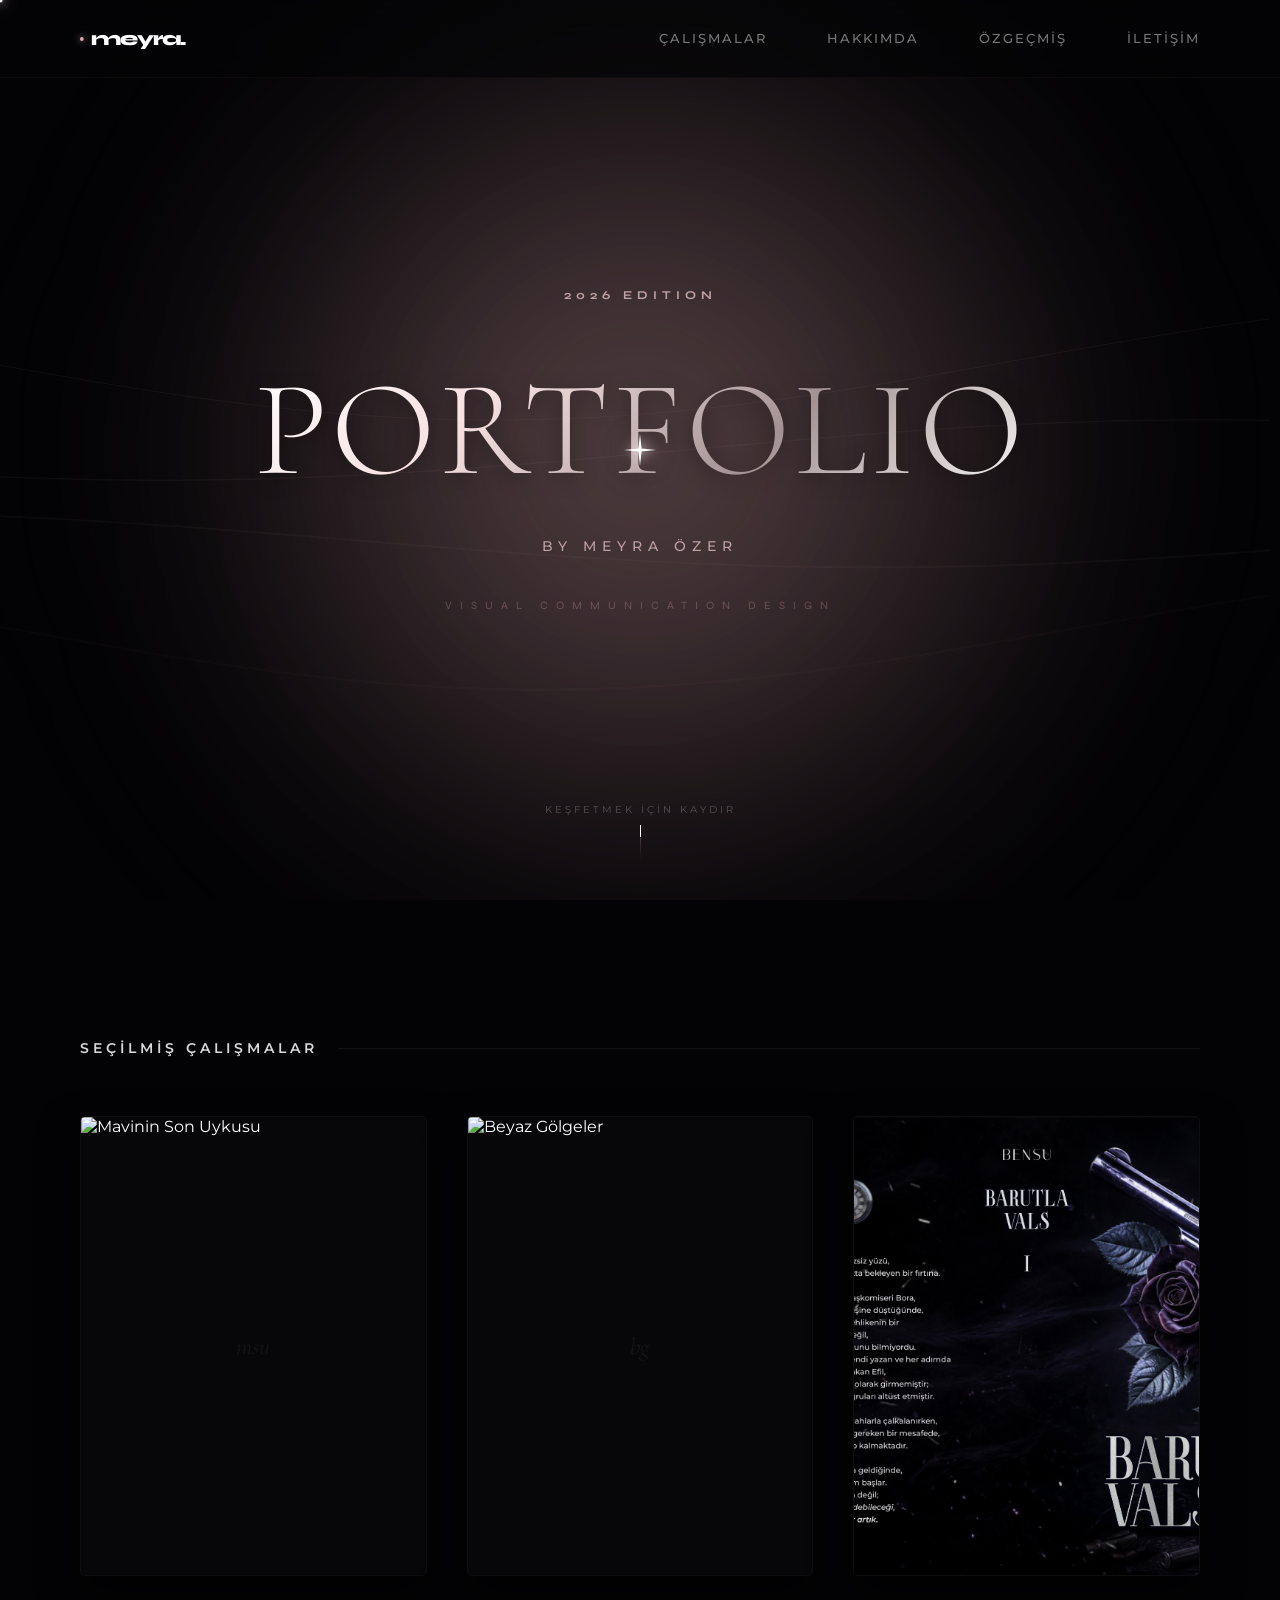
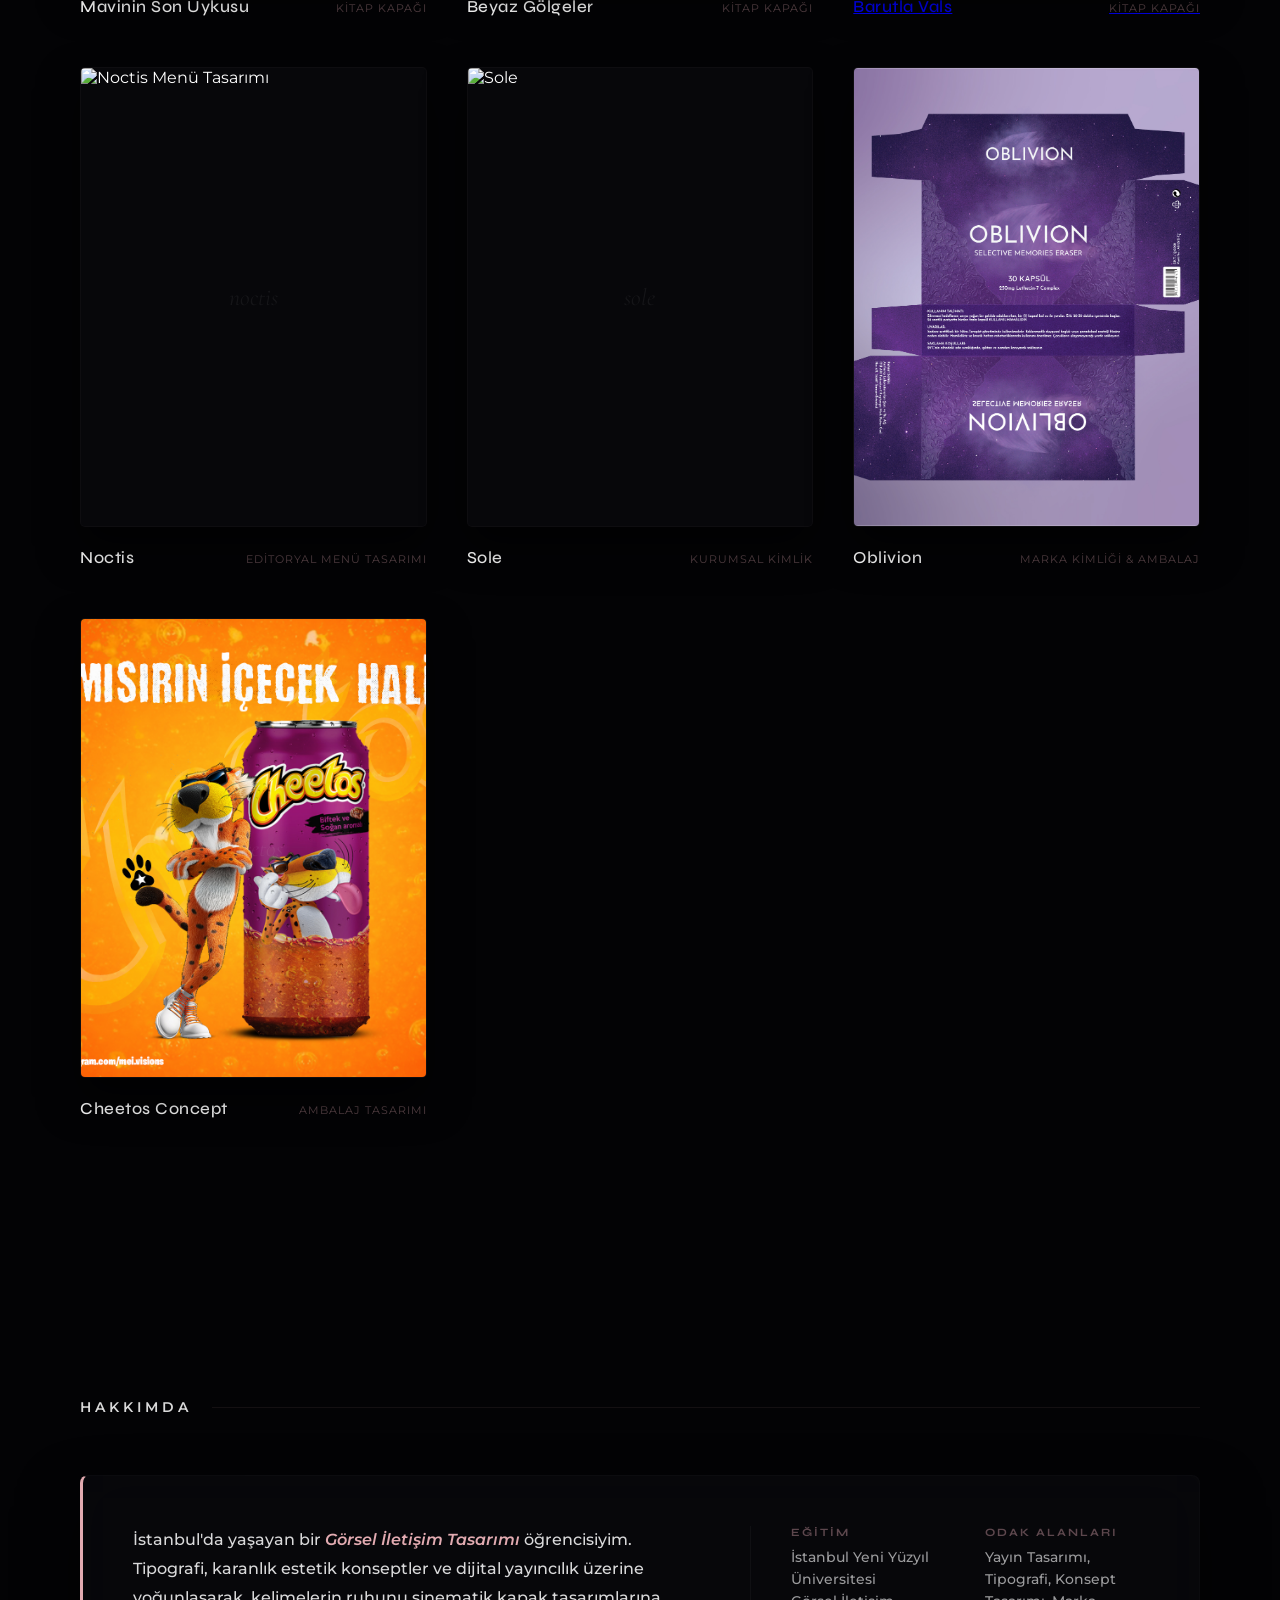
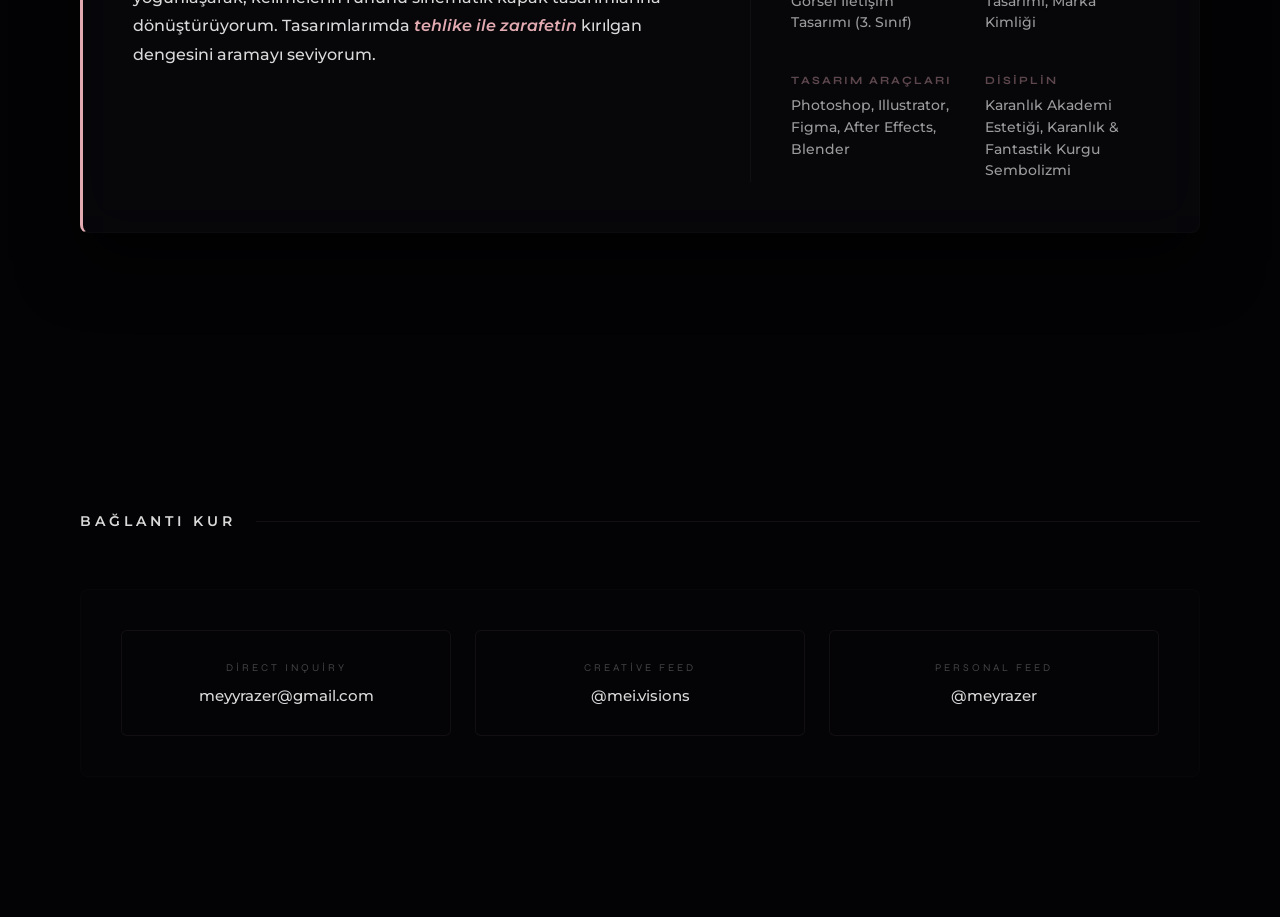
==== index.html @ 5d256e9f "Add files via upload" ====
<!DOCTYPE html>
<html lang="tr">
<head>
    <meta charset="UTF-8">
    <meta name="viewport" content="width=device-width, initial-scale=1.0">
    <title>Meyra Özer | Portfolio ©2026</title>
    
    <link rel="preconnect" href="https://fonts.googleapis.com">
    <link rel="preconnect" href="https://fonts.gstatic.com" crossorigin>
    <link href="https://fonts.googleapis.com/css2?family=Cormorant+Garamond:ital,wght@0,300;0,400;1,300&family=Syne:wght@400;500;700;800&family=Montserrat:wght@300;400;500;600;700&display=swap" rel="stylesheet">
    
    <style>
        * { margin: 0; padding: 0; box-sizing: border-box; user-select: none; }
        html { scroll-behavior: smooth; }
        body { background-color: #030305; color: #fff; font-family: 'Montserrat', sans-serif; overflow-x: hidden; }

        /* PARIL PARIL PARLAYAN BEYAZ ÇEKİRDEK KURSÖR */
        .custom-cursor { 
            width: 5px; height: 5px; background: #fff; border-radius: 50%; 
            position: fixed; transform: translate(-50%, -50%); pointer-events: none; 
            z-index: 9999; box-shadow: 0 0 10px #fff, 0 0 20px #e2abb1; transition: width 0.2s, height 0.2s; 
        }
        .cursor-follower { 
            width: 32px; height: 32px; position: fixed; transform: translate(-50%, -50%); 
            pointer-events: none; z-index: 9998; color: #ffffff; 
            filter: drop-shadow(0 0 6px rgba(255, 255, 255, 0.9)) drop-shadow(0 0 12px rgba(226, 171, 177, 0.5)); 
            animation: starPulse 2.5s ease-in-out infinite alternate; transition: width 0.3s, height 0.3s; 
        }
        .cursor-follower svg { width: 100%; height: 100%; }
        @keyframes starPulse { 0% { opacity: 0.4; transform: translate(-50%, -50%) scale(0.9) rotate(0deg); } 100% { opacity: 0.95; transform: translate(-50%, -50%) scale(1.15) rotate(10deg); } }

        body.clicked .custom-cursor { width: 10px; height: 10px; }
        body.clicked .cursor-follower { width: 44px; height: 44px; }
        body.hovering .cursor-follower { width: 44px; height: 44px; color: #e2abb1; }

        /* TOZ PEMBE & SİYAH COSMIC NEBULA */
        .interactive-bg { position: fixed; top: 0; left: 0; width: 100vw; height: 100vh; z-index: -2; overflow: hidden; background: #030305; pointer-events: none; }
        .nebula-1 { position: absolute; width: 900px; height: 900px; background: radial-gradient(circle, rgba(226, 171, 177, 0.35) 0%, transparent 75%); border-radius: 50%; filter: blur(110px); pointer-events: none; transform: translate(-50%, -50%); left: 50%; top: 50%; transition: left 0.5s cubic-bezier(0.1, 0.8, 0.25, 1), top 0.5s cubic-bezier(0.1, 0.8, 0.25, 1); }
        .nebula-2 { position: absolute; width: 1050px; height: 1000px; background: radial-gradient(circle, rgba(186, 141, 148, 0.15) 0%, transparent 75%); border-radius: 50%; filter: blur(130px); pointer-events: none; transform: translate(-50%, -50%); left: 50%; top: 50%; transition: left 0.7s cubic-bezier(0.1, 0.8, 0.25, 1), top 0.7s cubic-bezier(0.1, 0.8, 0.25, 1); }

        /* SIVI İPEK GİBİ AKAN GENERATİVE DALGA CANVAS'I */
        #waveCanvas { position: fixed; top: 0; left: 0; width: 100vw; height: 100vh; pointer-events: none; z-index: -1; opacity: 0.8; }

        /* ÖZGEÇMİŞ İLE BİREBİR EŞİTLENEN CAM EFEKTLİ NAVBAR */
        .navbar { 
            position: fixed; top: 0; left: 0; width: 100%; padding: 26px 80px; 
            display: flex; justify-content: space-between; align-items: center; z-index: 1000; 
            background: rgba(4, 4, 6, 0.75); border-bottom: 1px solid rgba(226, 171, 177, 0.04); 
            backdrop-filter: blur(20px); -webkit-backdrop-filter: blur(20px); 
        }
        .logo { font-family: 'Syne', sans-serif; font-weight: 800; font-size: 1.25rem; letter-spacing: -1.2px; color: #fff; text-decoration: none; display: flex; align-items: center; gap: 8px; transform: scaleX(0.92); transform-origin: left; }
        .logo::before { content: ''; width: 4px; height: 4px; background: #e2abb1; border-radius: 50%; box-shadow: 0 0 8px #e2abb1; }
        .nav-links { display: flex; gap: 60px; }
        .nav-item { font-family: 'Montserrat', sans-serif; font-weight: 500; font-size: 0.8rem; letter-spacing: 2px; text-transform: uppercase; color: rgba(255, 255, 255, 0.45); text-decoration: none; position: relative; padding: 5px 0; transition: color 0.3s ease; }
        .nav-item::after { content: ''; position: absolute; bottom: 0; left: 0; width: 100%; height: 1px; background: #e2abb1; transform: scaleX(0); transform-origin: right; transition: transform 0.4s cubic-bezier(0.7, 0, 0.3, 1); }
        .nav-item:hover { color: #fff; }
        .nav-item:hover::after { transform: scaleX(1); transform-origin: left; }

        /* HERO SECTİON */
        .hero-section { width: 100%; height: 100vh; display: flex; flex-direction: column; justify-content: center; align-items: center; text-align: center; position: relative; }
        .hero-meta-badge { font-family: 'Syne', sans-serif; font-size: 0.75rem; letter-spacing: 5px; color: #bfa0a4; margin-bottom: 40px; font-weight: 700; }
        
        .hero-title-main { 
            font-family: 'Marketing Disparities Demo', 'Cormorant Garamond', serif; font-weight: 300; font-size: 8.5rem; letter-spacing: 4px; display: block; padding: 0.15em 0 !important; line-height: 1.0 !important; 
            background: linear-gradient(135deg, #ffffff 0%, #f7e1e3 30%, #a39294 65%, #ffffff 100%) !important; -webkit-background-clip: text !important; -webkit-text-fill-color: transparent !important; background-clip: text !important; filter: drop-shadow(0 4px 10px rgba(0,0,0,0.4)); 
        }
        
        /* REVIZYON: Renk bfa0a4 olarak eşitlendi */
        .hero-title-sub { 
            font-family: 'Montserrat', sans-serif !important; font-weight: 500 !important; font-size: 0.85rem !important; letter-spacing: 6px !important; text-transform: uppercase !important; 
            color: #bfa0a4 !important; margin-top: 20px !important; display: block; 
        }
        
        .vcd-tag { font-family: 'Syne', sans-serif; font-size: 0.7rem; letter-spacing: 8px; color: rgba(226, 171, 177, 0.3); margin-top: 45px; }
        .scroll-indicator { position: absolute; bottom: 40px; display: flex; flex-direction: column; align-items: center; gap: 10px; font-size: 0.6rem; letter-spacing: 3px; text-transform: uppercase; color: rgba(255, 255, 255, 0.25); text-decoration: none; }
        .scroll-line { width: 1px; height: 35px; background: linear-gradient(to bottom, rgba(226, 171, 177, 0.4), transparent); position: relative; overflow: hidden; }
        .scroll-line::after { content: ''; position: absolute; top: 0; left: 0; width: 100%; height: 12px; background: #fff; animation: sDrop 2s infinite; }
        @keyframes sDrop { 0% { top: -12px; } 100% { top: 35px; } }

        /* AİT OLDUĞU YERE GERİ DÖNEN ÇALIŞMALAR (GRID) */
        .section-container { max-width: 1500px; margin: 0 auto; padding: 140px 80px; }
        .section-header-title { font-family: 'Montserrat', sans-serif; font-size: 0.85rem; font-weight: 600; letter-spacing: 4px; text-transform: uppercase; color: rgba(255, 255, 255, 0.85); margin-bottom: 60px; display: flex; align-items: center; gap: 20px; }
        .section-header-title::after { content: ''; flex: 1; height: 1px; background: rgba(226, 171, 177, 0.08); }

        .works-showcase-grid { display: grid; grid-template-columns: repeat(3, 1fr); gap: 50px 40px; }
        .work-card { text-decoration: none; color: #fff; display: flex; flex-direction: column; }
        .work-img-frame { width: 100%; height: 460px; background: #07070a; border: 1px solid rgba(226, 171, 177, 0.03); border-radius: 5px; overflow: hidden; position: relative; box-shadow: 0 20px 40px rgba(0,0,0,0.6); transition: border-color 0.4s; }
        .work-img-frame img { width: 100%; height: 100%; object-fit: cover; object-position: center top; transition: transform 0.6s cubic-bezier(0.2, 1, 0.2, 1); }
        .work-img-fallback-text { position: absolute; top: 50%; left: 50%; transform: translate(-50%, -50%); font-family: 'Cormorant Garamond', serif; font-style: italic; font-size: 1.5rem; color: rgba(255,255,255,0.06); z-index: 1; pointer-events: none; }
        .work-card:hover .work-img-frame { border-color: rgba(226, 171, 177, 0.25); }
        .work-card:hover .work-img-frame img { transform: scale(1.03); }
        .work-info-meta { margin-top: 20px; display: flex; justify-content: space-between; align-items: baseline; }
        .work-name { font-family: 'Syne', sans-serif; font-size: 1.05rem; font-weight: 500; letter-spacing: 0.5px; }
        .work-type { font-family: 'Montserrat', sans-serif; font-size: 0.7rem; color: rgba(226, 171, 177, 0.4); letter-spacing: 1px; text-transform: uppercase; }

        /* HAKKIMDA ALANI */
        .editorial-about-card { background: rgba(10, 10, 14, 0.65); border: 1px solid rgba(255, 255, 255, 0.02); border-left: 3px solid #e2abb1; border-radius: 8px; padding: 50px; backdrop-filter: blur(25px); -webkit-backdrop-filter: blur(25px); box-shadow: 0 30px 60px rgba(0, 0, 0, 0.6); display: flex; gap: 80px; align-items: flex-start; transition: border-color 0.4s; }
        .editorial-about-card:hover { border-color: rgba(226, 171, 177, 0.15); }
        .about-text-side { flex: 1.8; font-family: 'Montserrat', sans-serif; font-size: 1.0rem; line-height: 1.8; font-weight: 500; color: rgba(255, 255, 255, 0.85); }
        .about-text-side span { color: #e2abb1; font-style: italic; font-weight: 600; }
        .about-info-grid { flex: 1.2; display: grid; grid-template-columns: 1fr 1fr; gap: 40px 30px; border-left: 1px solid rgba(255, 255, 255, 0.04); padding-left: 40px; }
        .info-block-item h4 { font-family: 'Syne', sans-serif; font-size: 0.7rem; letter-spacing: 2px; text-transform: uppercase; color: rgba(226, 171, 177, 0.4); margin-bottom: 8px; }
        .info-block-item p { font-family: 'Montserrat', sans-serif; font-size: 0.85rem; font-weight: 500; color: rgba(255, 255, 255, 0.6); line-height: 1.6; }

        /* İLETİŞİM ALANI */
        .puzzle-contact-card { background: rgba(10, 10, 14, 0.35); border: 1px solid rgba(255, 255, 255, 0.01); border-radius: 8px; padding: 40px; }
        .contact-puzzle-grid { display: grid; grid-template-columns: repeat(3, 1fr); gap: 24px; }
        .puzzle-item { display: flex; flex-direction: column; align-items: center; text-align: center; padding: 30px 20px; border-radius: 6px; background: rgba(255, 255, 255, 0.005); border: 1px solid rgba(226, 171, 177, 0.06); transition: background 0.3s, border-color 0.3s, transform 0.3s, box-shadow 0.3s; }
        .puzzle-item:hover { background: rgba(226, 171, 177, 0.01); border-color: rgba(226, 171, 177, 0.4); box-shadow: 0 0 15px rgba(226, 171, 177, 0.05); transform: translateY(-2px); }
        .puzzle-label { font-family: 'Syne', sans-serif; font-size: 0.65rem; letter-spacing: 3px; text-transform: uppercase; color: rgba(255, 255, 255, 0.25); margin-bottom: 12px; }
        .puzzle-link { font-family: 'Montserrat', sans-serif; font-size: 0.95rem; font-weight: 500; color: rgba(255, 255, 255, 0.85); text-decoration: none; transition: color 0.3s; }
        .puzzle-item:hover .puzzle-link { color: #fff; }

        /* RESPONSIVE */
        @media (max-width: 1200px) {
            .works-showcase-grid { grid-template-columns: repeat(2, 1fr); }
            .contact-puzzle-grid { grid-template-columns: 1fr; gap: 15px; }
            .editorial-about-card { flex-direction: column; gap: 40px; }
            .about-info-grid { grid-template-columns: 1fr; border-left: none; padding-left: 0; border-top: 1px solid rgba(255,255,255,0.04); padding-top: 30px; width: 100%; }
        }
        @media (max-width: 992px) {
            .navbar { padding: 30px 40px; }
            .hero-title-main { font-size: 4.5rem; }
            .works-showcase-grid { grid-template-columns: 1fr; gap: 45px; }
            .custom-cursor { display: none; }
        }
    </style>
</head>
<body>

    <div class="custom-cursor" id="cursor"></div>
    <div class="cursor-follower" id="follower">
        <svg viewBox="0 0 24 24" fill="none" xmlns="http://www.w3.org/2000/svg">
            <path d="M12 0 L13.2 10.8 L24 12 L13.2 13.2 L12 24 L10.8 13.2 L0 12 L10.8 10.8 Z" fill="currentColor"/>
        </svg>
    </div>

    <div class="interactive-bg">
        <div class="nebula-1" id="nebulaCyan"></div>
        <div class="nebula-2" id="nebulaMagenta"></div>
    </div>

    <canvas id="waveCanvas"></canvas>

    <header class="navbar">
        <a href="#" class="logo interactive">meyra.</a>
        <nav class="nav-links">
            <a href="#calismalar" class="nav-item interactive">ÇALIŞMALAR</a>
            <a href="#hakkimda" class="nav-item interactive">HAKKIMDA</a>
            <a href="ozgecmis.html" class="nav-item interactive">ÖZGEÇMİŞ</a>
            <a href="#iletisim" class="nav-item interactive">İLETİŞİM</a>
        </nav>
    </header>

    <section class="hero-section">
        <div class="hero-meta-badge">2026 EDITION</div>
        <h1 class="hero-title-main">PORTFOLIO</h1>
        <h2 class="hero-title-sub">by meyra özer</h2>
        <p class="vcd-tag">VISUAL COMMUNICATION DESIGN</p>

        <a href="#calismalar" class="scroll-indicator interactive">
            <span>Keşfetmek İçin Kaydır</span>
            <div class="scroll-line"></div>
        </a>
    </section>

    <section class="section-container" id="calismalar">
        <h3 class="section-header-title">Seçilmiş Çalışmalar</h3>
        <div class="works-showcase-grid">
            
            <a href="msu.html" class="work-card interactive">
                <div class="work-img-frame">
                    <span class="work-img-fallback-text">msu</span>
                    <img src="msu/msu-01.jpg" alt="Mavinin Son Uykusu">
                </div>
                <div class="work-info-meta">
                    <span class="work-name">Mavinin Son Uykusu</span>
                    <span class="work-type">Kitap Kapağı</span>
                </div>
            </a>

            <a href="beyaz-golgeler.html" class="work-card interactive">
                <div class="work-img-frame">
                    <span class="work-img-fallback-text">bg</span>
                    <img src="beyaz-golgeler/bg-01.jpg" alt="Beyaz Gölgeler">
                </div>
                <div class="work-info-meta">
                    <span class="work-name">Beyaz Gölgeler</span>
                    <span class="work-type">Kitap Kapağı</span>
                </div>
            </a>

            <a href="barutla-vals-serisi.html">
                <div class="work-img-frame">
                    <span class="work-img-fallback-text">bv</span>
                    <img src="barutla-vals/bv-01.jpg" alt="Barutla Vals">
                </div>
                <div class="work-info-meta">
                    <span class="work-name">Barutla Vals</span>
                    <span class="work-type">Kitap Kapağı</span>
                </div>
            </a>

             <a href="noctis.html" class="work-card interactive">
    <div class="work-img-frame">
        <span class="work-img-fallback-text">noctis</span>
        <img src="noctis/noctis01.png" alt="Noctis Menü Tasarımı">
    </div>
    <div class="work-info-meta">
        <span class="work-name">Noctis</span>
        <span class="work-type">Editoryal Menü Tasarımı</span>
    </div>
</a>

 <a href="sole.html" class="work-card interactive">
                <div class="work-img-frame">
                    <span class="work-img-fallback-text">sole</span>
                    <img src="sole/sole-01.jpg" alt="Sole">
                </div>
                <div class="work-info-meta">
                    <span class="work-name">Sole</span>
                    <span class="work-type">Kurumsal Kimlik</span>
                </div>
            </a>

            <a href="oblivion.html" class="work-card interactive">
                <div class="work-img-frame">
                    <span class="work-img-fallback-text">oblivion</span>
                    <img src="oblivion/oblivion-01.jpg" alt="Oblivion">
                </div>
                <div class="work-info-meta">
                    <span class="work-name">Oblivion</span>
                    <span class="work-type">Marka Kimliği & Ambalaj</span>
                </div>
            </a>

            <a href="cheetos.html" class="work-card interactive">
                <div class="work-img-frame">
                    <span class="work-img-fallback-text">cheetos</span>
                    <img src="cheetos/cheetos-01.jpg" alt="Cheetos">
                </div>
                <div class="work-info-meta">
                    <span class="work-name">Cheetos Concept</span>
                    <span class="work-type">Ambalaj Tasarımı</span>
                </div>
            </a>
           

        </div>
    </section>

    <section class="section-container" id="hakkimda">
        <h3 class="section-header-title">Hakkımda</h3>
        <div class="editorial-about-card">
            <div class="about-text-side">
                İstanbul'da yaşayan bir <span>Görsel İletişim Tasarımı</span> öğrencisiyim. Tipografi, karanlık estetik konseptler ve dijital yayıncılık üzerine yoğunlaşarak, kelimelerin ruhunu sinematik kapak tasarımlarına dönüştürüyorum. Tasarımlarımda <span>tehlike ile zarafetin</span> kırılgan dengesini aramayı seviyorum.
            </div>
            <div class="about-info-grid">
                <div class="info-block-item">
                    <h4>Eğitim</h4>
                    <p>İstanbul Yeni Yüzyıl Üniversitesi<br>Görsel İletişim Tasarımı (3. Sınıf)</p>
                </div>
                <div class="info-block-item">
                    <h4>Odak Alanları</h4>
                    <p>Yayın Tasarımı, Tipografi, Konsept Tasarımı, Marka Kimliği</p>
                </div>
                <div class="info-block-item">
                    <h4>Tasarım Araçları</h4>
                    <p>Photoshop, Illustrator, Figma, After Effects, Blender</p>
                </div>
                <div class="info-block-item">
                    <h4>Disiplin</h4>
                    <p>Karanlık Akademi Estetiği, Karanlık & Fantastik Kurgu Sembolizmi</p>
                </div>
            </div>
        </div>
    </section>

    <section class="section-container" id="iletisim">
        <h3 class="section-header-title">Bağlantı Kur</h3>
        <div class="puzzle-contact-card">
            <div class="contact-puzzle-grid">
                
                <div class="puzzle-item">
                    <span class="puzzle-label">Direct Inquiry</span>
                    <a href="mailto:meyyrazer@gmail.com" class="puzzle-link interactive">meyyrazer@gmail.com</a>
                </div>

                <div class="puzzle-item">
                    <span class="puzzle-label">Creative Feed</span>
                    <a href="https://instagram.com/mei.visions" target="_blank" class="puzzle-link interactive">@mei.visions</a>
                </div>

                <div class="puzzle-item">
                    <span class="puzzle-label">Personal Feed</span>
                    <a href="https://instagram.com/meyrazer" target="_blank" class="puzzle-link interactive">@meyrazer</a>
                </div>

            </div>
        </div>
    </section>

    <script>
        const cursor = document.getElementById('cursor');
        const follower = document.getElementById('follower');
        const nCyan = document.getElementById('nebulaCyan');
        const nMagenta = document.getElementById('nebulaMagenta');
        const canvas = document.getElementById('waveCanvas');
        const ctx = canvas.getContext('2d');
        const body = document.body;

        let mouseX = window.innerWidth / 2;
        let mouseY = window.innerHeight / 2;
        let fX = mouseX;
        let fY = mouseY;

        // CANVAS BOYUTLANDIRMA SİSTEMİ
        function resizeCanvas() {
            canvas.width = window.innerWidth;
            canvas.height = window.innerHeight;
        }
        window.addEventListener('resize', resizeCanvas);
        resizeCanvas();

        let tick = 0;
        function drawSilkWaves() {
            ctx.clearRect(0, 0, canvas.width, canvas.height);
            
            for (let i = 0; i < 4; i++) {
                ctx.beginPath();
                ctx.lineWidth = 1 + i * 0.5;
                ctx.strokeStyle = `rgba(226, 171, 177, ${0.08 - i * 0.015})`;
                
                let baseHeight = canvas.height * (0.4 + i * 0.1);
                
                for (let x = 0; x < canvas.width; x += 10) {
                    let mouseInfluence = (mouseY - canvas.height / 2) * 0.15 * Math.sin(x * 0.002);
                    let y = baseHeight + 
                            Math.sin(x * 0.003 + tick + i) * 60 * Math.cos(tick * 0.5 + i) + 
                            mouseInfluence;
                            
                    if (x === 0) ctx.moveTo(x, y);
                    else ctx.lineTo(x, y);
                }
                ctx.stroke();
            }
            
            tick += 0.003;
            requestAnimationFrame(drawSilkWaves);
        }
        drawSilkWaves();

        // MOUSE TAKİP VE PARALLAX NEBULA ETKİSİ
        document.addEventListener('mousemove', (e) => {
            mouseX = e.clientX;
            mouseY = e.clientY;
            
            cursor.style.left = mouseX + 'px';
            cursor.style.top = mouseY + 'px';

            const moveX = (mouseX - window.innerWidth / 2);
            const moveY = (mouseY - window.innerHeight / 2);
            
            nCyan.style.left = `calc(50% + ${moveX * 0.35}px)`;
            nCyan.style.top = `calc(50% + ${moveY * 0.35}px)`;

            nMagenta.style.left = `calc(50% + ${moveX * -0.25}px)`;
            nMagenta.style.top = `calc(50% + ${moveY * -0.25}px)`;
        });

        function updateFollower() {
            fX += (mouseX - fX) * 0.12; 
            fY += (mouseY - fY) * 0.12;
            follower.style.left = fX + 'px';
            follower.style.top = fY + 'px';
            requestAnimationFrame(updateFollower);
        }
        updateFollower();

        const interactives = document.querySelectorAll('.interactive');
        interactives.forEach(item => {
            item.addEventListener('mouseenter', () => body.classList.add('hovering'));
            item.addEventListener('mouseleave', () => body.classList.remove('hovering'));
        });

        document.addEventListener('click', () => {
            body.classList.add('clicked');
            setTimeout(() => {
                body.classList.remove('clicked');
            }, 300);
        });
    </script>
</body>
</html>
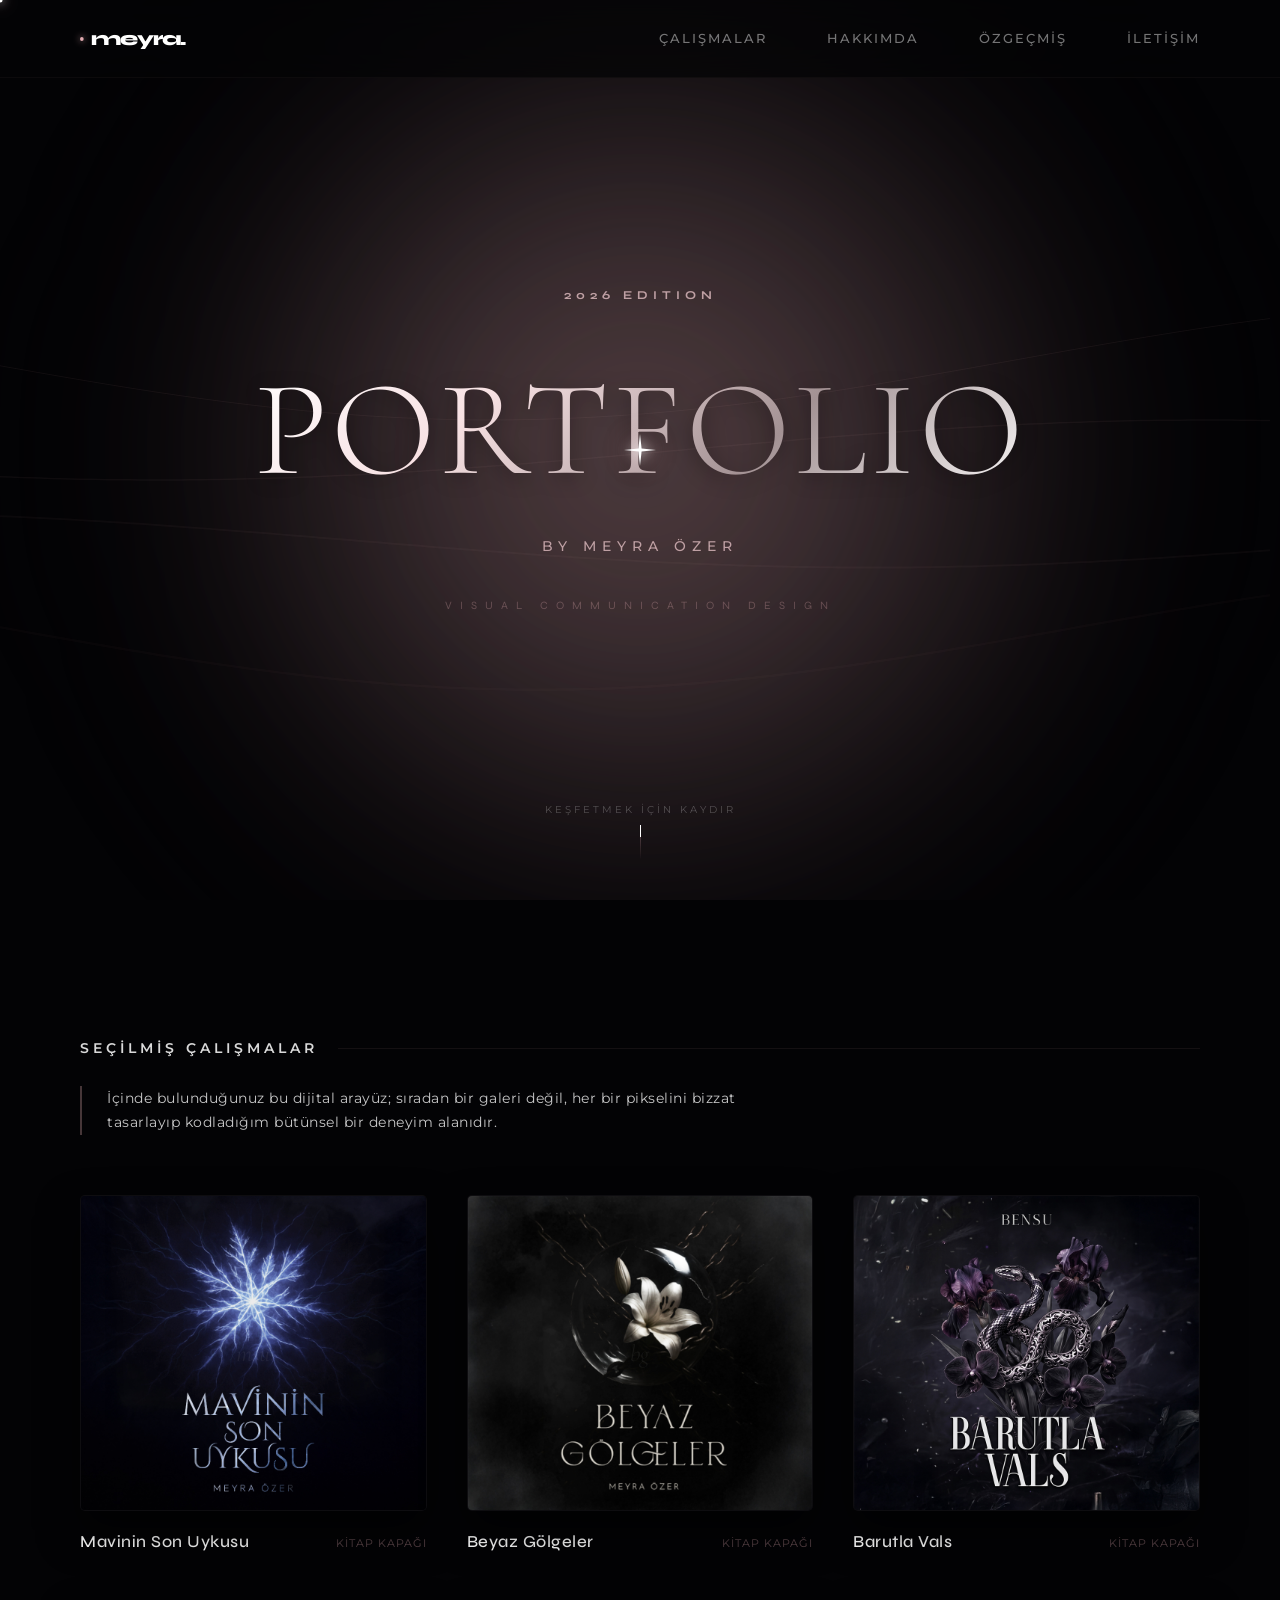
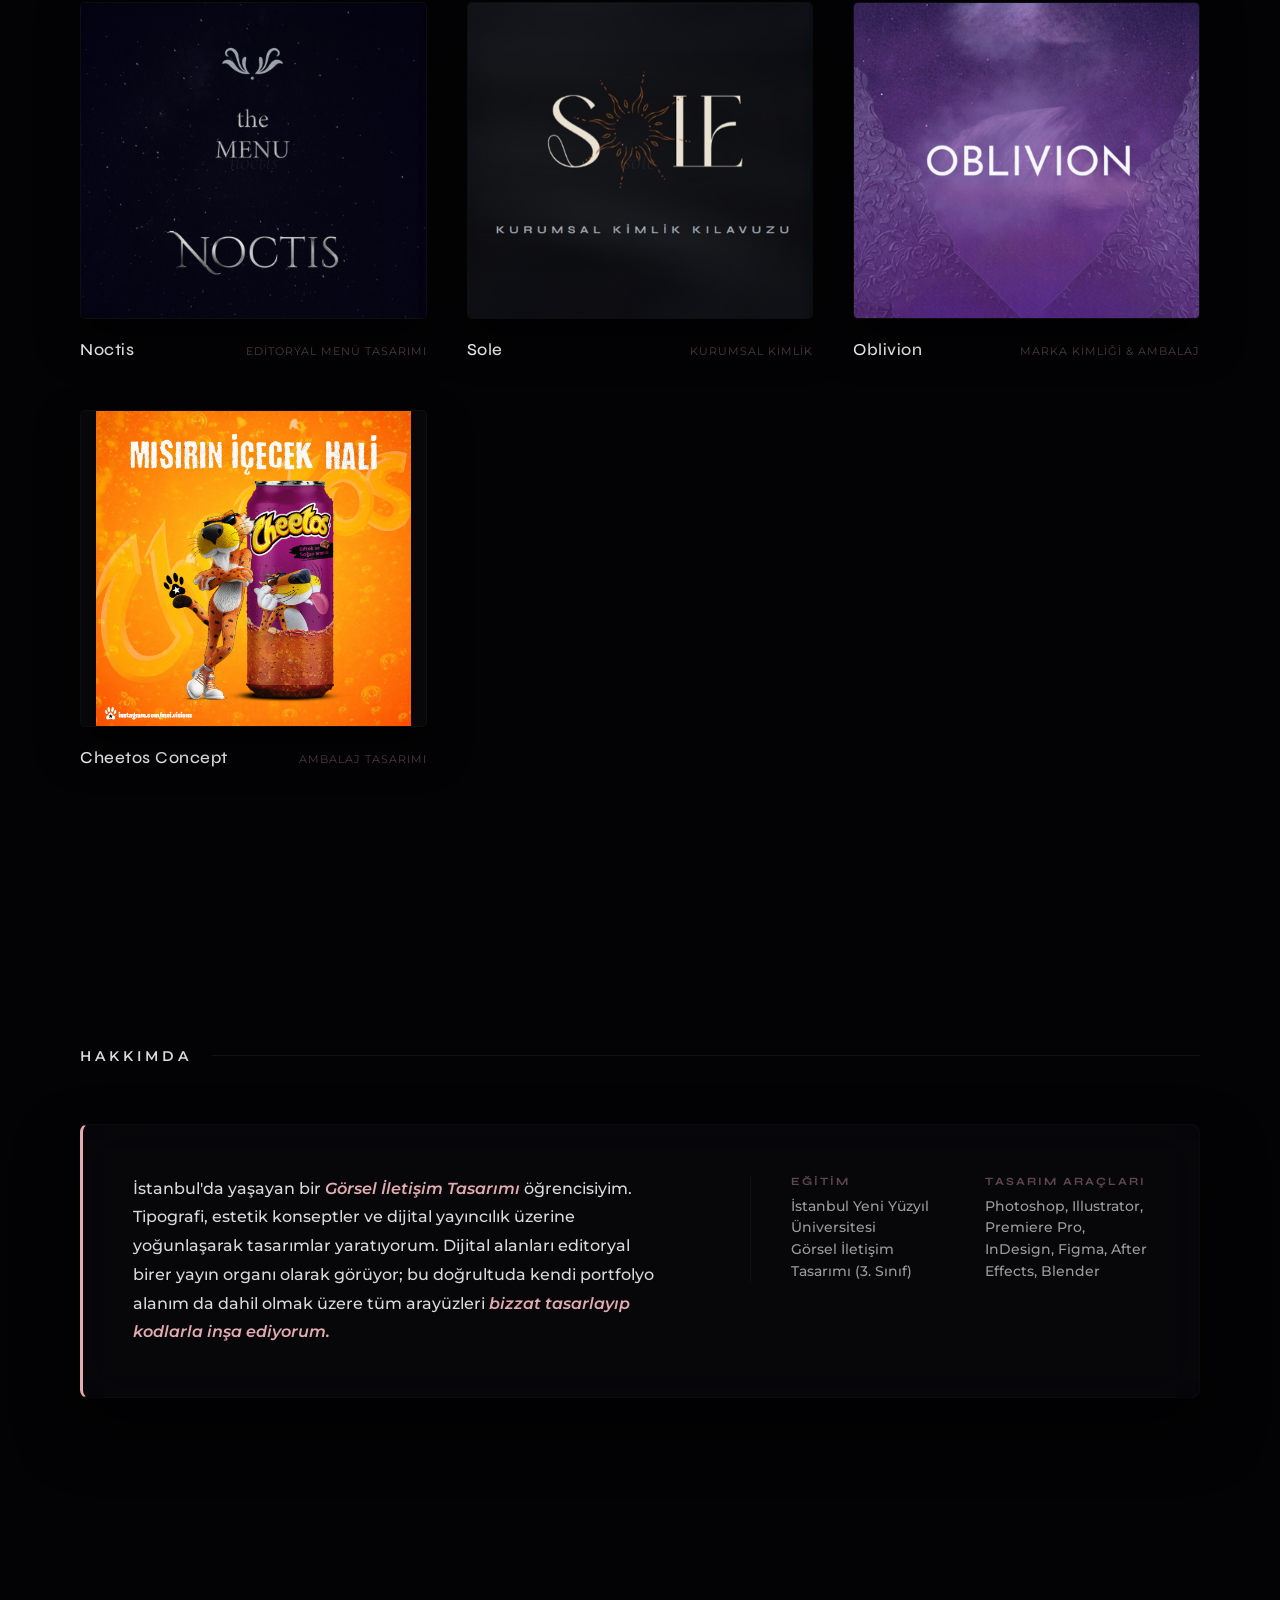
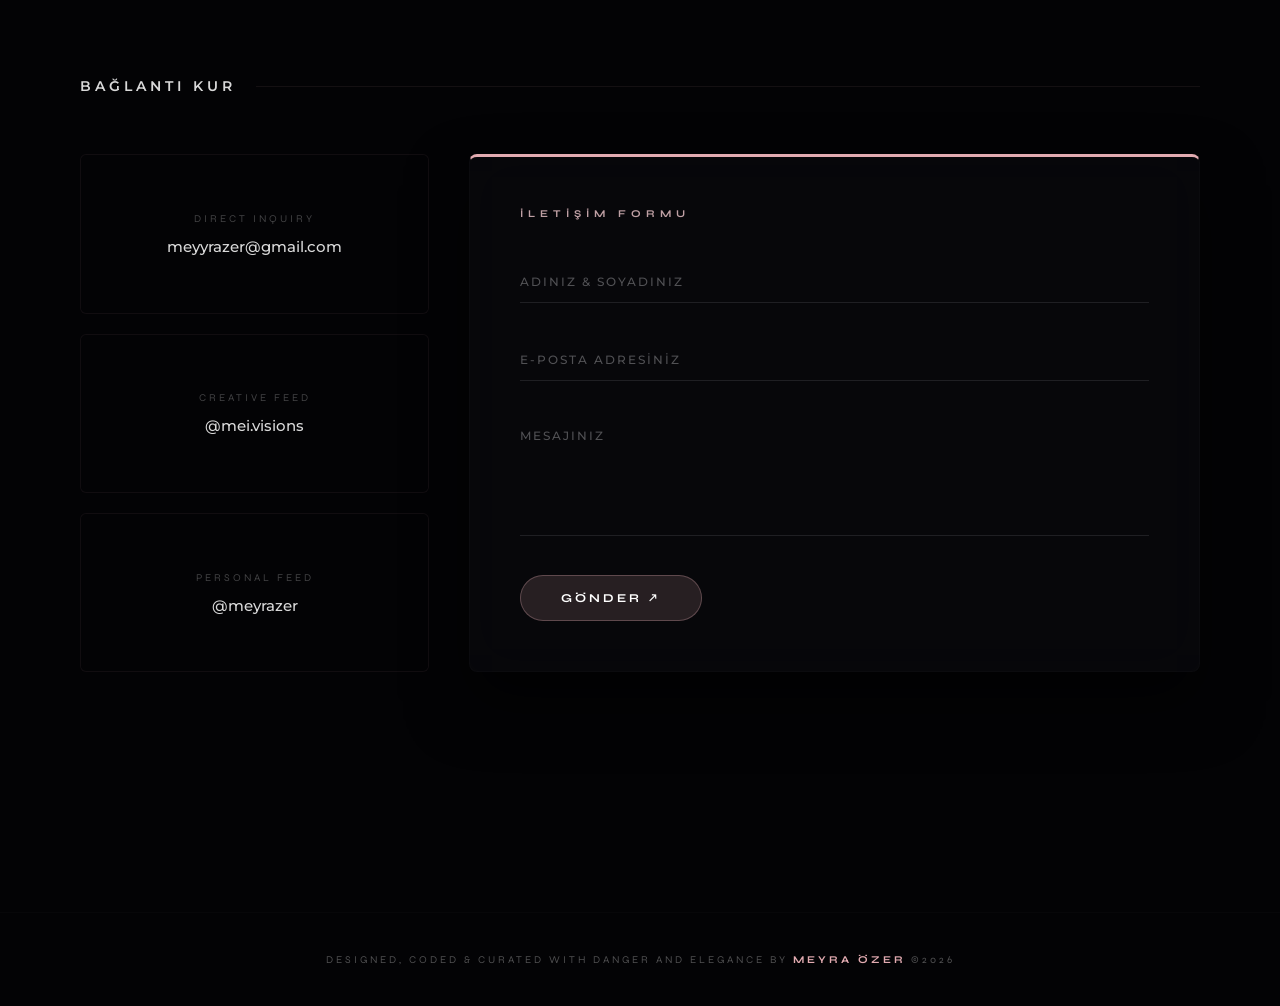
==== commit aaf9c4ba: "Add files via upload" ====
--- a/index.html
+++ b/index.html
@@ -1,5 +1,10 @@
 <!DOCTYPE html>
 <html lang="tr">
+<!-- 
+    Designed, Coded and Curated by Meyra Özer.
+    Visual Communication Design ©2026
+    "Seeking the fragile balance between danger and elegance."
+-->
 <head>
     <meta charset="UTF-8">
     <meta name="viewport" content="width=device-width, initial-scale=1.0">
@@ -14,7 +19,7 @@
         html { scroll-behavior: smooth; }
         body { background-color: #030305; color: #fff; font-family: 'Montserrat', sans-serif; overflow-x: hidden; }
 
-        /* PARIL PARIL PARLAYAN BEYAZ ÇEKİRDEK KURSÖR */
+        /* PARIL PARLAYAN BEYAZ ÇEKİRDEK KURSÖR */
         .custom-cursor { 
             width: 5px; height: 5px; background: #fff; border-radius: 50%; 
             position: fixed; transform: translate(-50%, -50%); pointer-events: none; 
@@ -56,7 +61,7 @@
         .nav-item:hover { color: #fff; }
         .nav-item:hover::after { transform: scaleX(1); transform-origin: left; }
 
-        /* HERO SECTİON */
+        /* HERO SECTION */
         .hero-section { width: 100%; height: 100vh; display: flex; flex-direction: column; justify-content: center; align-items: center; text-align: center; position: relative; }
         .hero-meta-badge { font-family: 'Syne', sans-serif; font-size: 0.75rem; letter-spacing: 5px; color: #bfa0a4; margin-bottom: 40px; font-weight: 700; }
         
@@ -65,7 +70,6 @@
             background: linear-gradient(135deg, #ffffff 0%, #f7e1e3 30%, #a39294 65%, #ffffff 100%) !important; -webkit-background-clip: text !important; -webkit-text-fill-color: transparent !important; background-clip: text !important; filter: drop-shadow(0 4px 10px rgba(0,0,0,0.4)); 
         }
         
-        /* REVIZYON: Renk bfa0a4 olarak eşitlendi */
         .hero-title-sub { 
             font-family: 'Montserrat', sans-serif !important; font-weight: 500 !important; font-size: 0.85rem !important; letter-spacing: 6px !important; text-transform: uppercase !important; 
             color: #bfa0a4 !important; margin-top: 20px !important; display: block; 
@@ -82,13 +86,57 @@
         .section-header-title { font-family: 'Montserrat', sans-serif; font-size: 0.85rem; font-weight: 600; letter-spacing: 4px; text-transform: uppercase; color: rgba(255, 255, 255, 0.85); margin-bottom: 60px; display: flex; align-items: center; gap: 20px; }
         .section-header-title::after { content: ''; flex: 1; height: 1px; background: rgba(226, 171, 177, 0.08); }
 
+        /* YENİ: KÜRATÖR MANİFESTOSU STİLLERİ EKLENDİ */
+        .curator-manifesto { 
+            margin-top: -30px; 
+            margin-bottom: 60px; 
+            max-width: 700px; 
+            padding-left: 25px; 
+            border-left: 2px solid rgba(226, 171, 177, 0.3); 
+            animation: fadeIn 2s ease forwards;
+        }
+        .curator-manifesto p { 
+            font-family: 'Montserrat', serif; 
+            font-size: 0.9rem; 
+            font-style: bold; 
+            color: rgba(255, 255, 255, 0.778); 
+            line-height: 1.7; 
+            letter-spacing: 0.5px;
+        }
+        .curator-manifesto span { 
+            font-family: 'Syne', sans-serif; 
+            font-size: 0.75rem; 
+            font-style: normal; 
+            font-weight: 700; 
+            letter-spacing: 3px; 
+            text-transform: uppercase; 
+            color: #fff; 
+            border-bottom: 1px solid #e2abb1; 
+            padding-bottom: 2px; 
+        }
+
         .works-showcase-grid { display: grid; grid-template-columns: repeat(3, 1fr); gap: 50px 40px; }
         .work-card { text-decoration: none; color: #fff; display: flex; flex-direction: column; }
-        .work-img-frame { width: 100%; height: 460px; background: #07070a; border: 1px solid rgba(226, 171, 177, 0.03); border-radius: 5px; overflow: hidden; position: relative; box-shadow: 0 20px 40px rgba(0,0,0,0.6); transition: border-color 0.4s; }
-        .work-img-frame img { width: 100%; height: 100%; object-fit: cover; object-position: center top; transition: transform 0.6s cubic-bezier(0.2, 1, 0.2, 1); }
+        .work-img-frame { 
+            width: 100%; 
+            aspect-ratio: 920 / 840; 
+            background: #07070a; 
+            border: 1px solid rgba(226, 171, 177, 0.03); 
+            border-radius: 5px; 
+            overflow: hidden; 
+            position: relative; 
+            box-shadow: 0 20px 40px rgba(0,0,0,0.6); 
+            transition: border-color 0.4s; 
+        }
+        .work-img-frame img { 
+            width: 100%; 
+            height: 100%; 
+            object-fit: contain; 
+            transition: transform 0.6s cubic-bezier(0.2, 1, 0.2, 1); 
+        }
         .work-img-fallback-text { position: absolute; top: 50%; left: 50%; transform: translate(-50%, -50%); font-family: 'Cormorant Garamond', serif; font-style: italic; font-size: 1.5rem; color: rgba(255,255,255,0.06); z-index: 1; pointer-events: none; }
         .work-card:hover .work-img-frame { border-color: rgba(226, 171, 177, 0.25); }
-        .work-card:hover .work-img-frame img { transform: scale(1.03); }
+        .work-card:hover .work-img-frame img { transform: scale(1.02); }
         .work-info-meta { margin-top: 20px; display: flex; justify-content: space-between; align-items: baseline; }
         .work-name { font-family: 'Syne', sans-serif; font-size: 1.05rem; font-weight: 500; letter-spacing: 0.5px; }
         .work-type { font-family: 'Montserrat', sans-serif; font-size: 0.7rem; color: rgba(226, 171, 177, 0.4); letter-spacing: 1px; text-transform: uppercase; }
@@ -102,27 +150,70 @@
         .info-block-item h4 { font-family: 'Syne', sans-serif; font-size: 0.7rem; letter-spacing: 2px; text-transform: uppercase; color: rgba(226, 171, 177, 0.4); margin-bottom: 8px; }
         .info-block-item p { font-family: 'Montserrat', sans-serif; font-size: 0.85rem; font-weight: 500; color: rgba(255, 255, 255, 0.6); line-height: 1.6; }
 
-        /* İLETİŞİM ALANI */
-        .puzzle-contact-card { background: rgba(10, 10, 14, 0.35); border: 1px solid rgba(255, 255, 255, 0.01); border-radius: 8px; padding: 40px; }
-        .contact-puzzle-grid { display: grid; grid-template-columns: repeat(3, 1fr); gap: 24px; }
-        .puzzle-item { display: flex; flex-direction: column; align-items: center; text-align: center; padding: 30px 20px; border-radius: 6px; background: rgba(255, 255, 255, 0.005); border: 1px solid rgba(226, 171, 177, 0.06); transition: background 0.3s, border-color 0.3s, transform 0.3s, box-shadow 0.3s; }
+        /* PREMIUM İLETİŞİM ALANI VE FORMU */
+        .contact-layout { display: flex; gap: 40px; align-items: stretch; }
+        .contact-info-side { flex: 1; display: flex; flex-direction: column; gap: 20px; }
+        
+        .puzzle-item { display: flex; flex-direction: column; align-items: center; text-align: center; padding: 30px 20px; border-radius: 6px; background: rgba(255, 255, 255, 0.005); border: 1px solid rgba(226, 171, 177, 0.06); transition: background 0.3s, border-color 0.3s, transform 0.3s, box-shadow 0.3s; height: 100%; justify-content: center; }
         .puzzle-item:hover { background: rgba(226, 171, 177, 0.01); border-color: rgba(226, 171, 177, 0.4); box-shadow: 0 0 15px rgba(226, 171, 177, 0.05); transform: translateY(-2px); }
         .puzzle-label { font-family: 'Syne', sans-serif; font-size: 0.65rem; letter-spacing: 3px; text-transform: uppercase; color: rgba(255, 255, 255, 0.25); margin-bottom: 12px; }
         .puzzle-link { font-family: 'Montserrat', sans-serif; font-size: 0.95rem; font-weight: 500; color: rgba(255, 255, 255, 0.85); text-decoration: none; transition: color 0.3s; }
         .puzzle-item:hover .puzzle-link { color: #fff; }
 
-        /* RESPONSIVE */
+        .contact-form-side { flex: 1.8; background: rgba(10, 10, 14, 0.65); border: 1px solid rgba(255, 255, 255, 0.02); border-top: 3px solid #e2abb1; border-radius: 8px; padding: 50px; backdrop-filter: blur(25px); -webkit-backdrop-filter: blur(25px); box-shadow: 0 30px 60px rgba(0, 0, 0, 0.6); }
+        
+        .form-header-premium { margin-bottom: 40px; }
+        .form-premium-subtitle { font-family: 'Syne', sans-serif; font-size: 0.65rem; font-weight: 700; letter-spacing: 5px; color: #bfa0a4; text-transform: uppercase; display: block; margin-bottom: 12px; }
+        .form-premium-title { font-family: 'Cormorant Garamond', serif; font-size: 2.5rem; font-weight: 300; font-style: italic; color: #fff; letter-spacing: 1px; }
+
+        .editorial-form { display: flex; flex-direction: column; gap: 35px; }
+        .form-group { position: relative; }
+        
+        .editorial-input { width: 100%; background: transparent; border: none; border-bottom: 1px solid rgba(255, 255, 255, 0.1); color: #fff; font-family: 'Montserrat', sans-serif; font-size: 0.9rem; padding: 12px 0; outline: none; transition: all 0.4s ease; }
+        .editorial-input:focus { border-bottom-color: #e2abb1; box-shadow: 0 10px 20px -10px rgba(226, 171, 177, 0.2); }
+        .editorial-input::placeholder { color: rgba(255, 255, 255, 0.3); font-family: 'Montserrat', sans-serif; font-style: normal; font-weight: 500; font-size: 0.75rem; letter-spacing: 2px; text-transform: uppercase; }
+        
+        textarea.editorial-input { resize: none; height: 120px; }
+
+        .submit-btn { align-self: flex-start; font-family: 'Syne', sans-serif; font-size: 0.75rem; font-weight: 700; letter-spacing: 3px; color: #fff; background: rgba(226, 171, 177, 0.15); border: 1px solid rgba(226, 171, 177, 0.3); padding: 15px 40px; border-radius: 30px; cursor: pointer; transition: all 0.4s; }
+        .submit-btn:hover { background: rgba(226, 171, 177, 0.3); transform: translateY(-3px); box-shadow: 0 10px 20px rgba(226, 171, 177, 0.1); }
+
+        /* YENİ: PREMIUM FOOTER STİLLERİ */
+        .premium-footer {
+            padding: 40px 80px; 
+            text-align: center; 
+            border-top: 1px solid rgba(255,255,255,0.02); 
+            margin-top: 100px; 
+            z-index: 10; 
+            position: relative;
+        }
+        .premium-footer p {
+            font-family: 'Syne', sans-serif; 
+            font-size: 0.65rem; 
+            letter-spacing: 3px; 
+            color: rgba(255,255,255,0.3); 
+            text-transform: uppercase;
+        }
+        .premium-footer span {
+            color: #e2abb1; 
+            font-weight: 700;
+        }
+
+        /* RESPONSIVE AYARLARI */
         @media (max-width: 1200px) {
             .works-showcase-grid { grid-template-columns: repeat(2, 1fr); }
-            .contact-puzzle-grid { grid-template-columns: 1fr; gap: 15px; }
             .editorial-about-card { flex-direction: column; gap: 40px; }
             .about-info-grid { grid-template-columns: 1fr; border-left: none; padding-left: 0; border-top: 1px solid rgba(255,255,255,0.04); padding-top: 30px; width: 100%; }
+            .contact-layout { flex-direction: column; }
         }
         @media (max-width: 992px) {
-            .navbar { padding: 30px 40px; }
+            .section-container { padding: 80px 24px; }
+            .navbar { padding: 30px 24px; }
             .hero-title-main { font-size: 4.5rem; }
             .works-showcase-grid { grid-template-columns: 1fr; gap: 45px; }
             .custom-cursor { display: none; }
+            .contact-form-side { padding: 30px; }
+            .premium-footer { padding: 30px 24px; }
         }
     </style>
 </head>
@@ -166,12 +257,18 @@
 
     <section class="section-container" id="calismalar">
         <h3 class="section-header-title">Seçilmiş Çalışmalar</h3>
+
+        <!-- YENİ EKLENEN MANİFESTO (PROLOGUE) -->
+        <div class="curator-manifesto">
+            <p>İçinde bulunduğunuz bu dijital arayüz; sıradan bir galeri değil, her bir pikselini bizzat tasarlayıp kodladığım bütünsel bir deneyim alanıdır.</p>
+        </div>
+
         <div class="works-showcase-grid">
             
             <a href="msu.html" class="work-card interactive">
                 <div class="work-img-frame">
                     <span class="work-img-fallback-text">msu</span>
-                    <img src="msu/msu-01.jpg" alt="Mavinin Son Uykusu">
+                    <img src="msu/msu-index.jpg" alt="Mavinin Son Uykusu">
                 </div>
                 <div class="work-info-meta">
                     <span class="work-name">Mavinin Son Uykusu</span>
@@ -182,7 +279,7 @@
             <a href="beyaz-golgeler.html" class="work-card interactive">
                 <div class="work-img-frame">
                     <span class="work-img-fallback-text">bg</span>
-                    <img src="beyaz-golgeler/bg-01.jpg" alt="Beyaz Gölgeler">
+                    <img src="beyaz-golgeler/bg-index.jpg" alt="Beyaz Gölgeler">
                 </div>
                 <div class="work-info-meta">
                     <span class="work-name">Beyaz Gölgeler</span>
@@ -190,10 +287,10 @@
                 </div>
             </a>
 
-            <a href="barutla-vals-serisi.html">
+            <a href="barutla-vals-serisi.html" class="work-card interactive">
                 <div class="work-img-frame">
                     <span class="work-img-fallback-text">bv</span>
-                    <img src="barutla-vals/bv-01.jpg" alt="Barutla Vals">
+                    <img src="barutla-vals-serisi/bv-index.jpg" alt="Barutla Vals">
                 </div>
                 <div class="work-info-meta">
                     <span class="work-name">Barutla Vals</span>
@@ -202,20 +299,20 @@
             </a>
 
              <a href="noctis.html" class="work-card interactive">
-    <div class="work-img-frame">
-        <span class="work-img-fallback-text">noctis</span>
-        <img src="noctis/noctis01.png" alt="Noctis Menü Tasarımı">
-    </div>
-    <div class="work-info-meta">
-        <span class="work-name">Noctis</span>
-        <span class="work-type">Editoryal Menü Tasarımı</span>
-    </div>
-</a>
-
- <a href="sole.html" class="work-card interactive">
+                <div class="work-img-frame">
+                    <span class="work-img-fallback-text">noctis</span>
+                    <img src="noctis/noctis-index.jpg" alt="Noctis Menü Tasarımı">
+                </div>
+                <div class="work-info-meta">
+                    <span class="work-name">Noctis</span>
+                    <span class="work-type">Editoryal Menü Tasarımı</span>
+                </div>
+            </a>
+
+            <a href="sole.html" class="work-card interactive">
                 <div class="work-img-frame">
                     <span class="work-img-fallback-text">sole</span>
-                    <img src="sole/sole-01.jpg" alt="Sole">
+                    <img src="sole/sole-index.jpg" alt="Sole">
                 </div>
                 <div class="work-info-meta">
                     <span class="work-name">Sole</span>
@@ -226,7 +323,7 @@
             <a href="oblivion.html" class="work-card interactive">
                 <div class="work-img-frame">
                     <span class="work-img-fallback-text">oblivion</span>
-                    <img src="oblivion/oblivion-01.jpg" alt="Oblivion">
+                    <img src="oblivion/oblivion-index.jpg" alt="Oblivion">
                 </div>
                 <div class="work-info-meta">
                     <span class="work-name">Oblivion</span>
@@ -244,7 +341,6 @@
                     <span class="work-type">Ambalaj Tasarımı</span>
                 </div>
             </a>
-           
 
         </div>
     </section>
@@ -252,8 +348,9 @@
     <section class="section-container" id="hakkimda">
         <h3 class="section-header-title">Hakkımda</h3>
         <div class="editorial-about-card">
+            <!-- YENİ: HAKKIMDA METNİ EDİTORYAL DOKUNUŞ İLE GÜNCELLENDİ -->
             <div class="about-text-side">
-                İstanbul'da yaşayan bir <span>Görsel İletişim Tasarımı</span> öğrencisiyim. Tipografi, karanlık estetik konseptler ve dijital yayıncılık üzerine yoğunlaşarak, kelimelerin ruhunu sinematik kapak tasarımlarına dönüştürüyorum. Tasarımlarımda <span>tehlike ile zarafetin</span> kırılgan dengesini aramayı seviyorum.
+                İstanbul'da yaşayan bir <span>Görsel İletişim Tasarımı</span> öğrencisiyim. Tipografi, estetik konseptler ve dijital yayıncılık üzerine yoğunlaşarak tasarımlar yaratıyorum. Dijital alanları editoryal birer yayın organı olarak görüyor; bu doğrultuda kendi portfolyo alanım da dahil olmak üzere tüm arayüzleri <span>bizzat tasarlayıp kodlarla inşa ediyorum.</span>
             </div>
             <div class="about-info-grid">
                 <div class="info-block-item">
@@ -261,16 +358,8 @@
                     <p>İstanbul Yeni Yüzyıl Üniversitesi<br>Görsel İletişim Tasarımı (3. Sınıf)</p>
                 </div>
                 <div class="info-block-item">
-                    <h4>Odak Alanları</h4>
-                    <p>Yayın Tasarımı, Tipografi, Konsept Tasarımı, Marka Kimliği</p>
-                </div>
-                <div class="info-block-item">
                     <h4>Tasarım Araçları</h4>
-                    <p>Photoshop, Illustrator, Figma, After Effects, Blender</p>
-                </div>
-                <div class="info-block-item">
-                    <h4>Disiplin</h4>
-                    <p>Karanlık Akademi Estetiği, Karanlık & Fantastik Kurgu Sembolizmi</p>
+                    <p>Photoshop, Illustrator, Premiere Pro, InDesign, Figma, After Effects, Blender</p>
                 </div>
             </div>
         </div>
@@ -278,16 +367,16 @@
 
     <section class="section-container" id="iletisim">
         <h3 class="section-header-title">Bağlantı Kur</h3>
-        <div class="puzzle-contact-card">
-            <div class="contact-puzzle-grid">
-                
+        
+        <div class="contact-layout">
+            <div class="contact-info-side">
                 <div class="puzzle-item">
-                    <span class="puzzle-label">Direct Inquiry</span>
+                    <span class="puzzle-label">DIRECT INQUIRY</span>
                     <a href="mailto:meyyrazer@gmail.com" class="puzzle-link interactive">meyyrazer@gmail.com</a>
                 </div>
 
                 <div class="puzzle-item">
-                    <span class="puzzle-label">Creative Feed</span>
+                    <span class="puzzle-label">CREATIVE FEED</span>
                     <a href="https://instagram.com/mei.visions" target="_blank" class="puzzle-link interactive">@mei.visions</a>
                 </div>
 
@@ -295,10 +384,42 @@
                     <span class="puzzle-label">Personal Feed</span>
                     <a href="https://instagram.com/meyrazer" target="_blank" class="puzzle-link interactive">@meyrazer</a>
                 </div>
-
+            </div>
+
+            <div class="contact-form-side">
+                <div class="form-header-premium">
+                    <span class="form-premium-subtitle">İLETİŞİM FORMU</span>
+                </div>
+
+                <form action="https://formsubmit.co/meyyrazer@gmail.com" method="POST" class="editorial-form">
+                    <input type="hidden" name="_subject" value="Meyraozer.com'dan Yeni Bir Mesaj!">
+                    <input type="hidden" name="_captcha" value="false">
+                    <input type="hidden" name="_template" value="table">
+                    <input type="hidden" name="_next" value="https://meyraozer.com/tesekkurler.html">
+                    
+                    <div class="form-group">
+                        <input type="text" name="name" class="editorial-input interactive" placeholder="ADINIZ & SOYADINIZ" required>
+                    </div>
+                    
+                    <div class="form-group">
+                        <input type="email" name="email" class="editorial-input interactive" placeholder="E-POSTA ADRESİNİZ" required>
+                    </div>
+                    
+                    <div class="form-group">
+                        <textarea name="message" class="editorial-input interactive" placeholder="MESAJINIZ" required></textarea>
+                    </div>
+                    
+                    <button type="submit" class="submit-btn interactive">GÖNDER ↗</button>
+                </form>
             </div>
         </div>
+        
     </section>
+
+    <!-- YENİ EKLENEN PREMIUM FOOTER İMZASI -->
+    <footer class="premium-footer">
+        <p>DESIGNED, CODED & CURATED WITH DANGER AND ELEGANCE BY <span>Meyra Özer</span> ©2026</p>
+    </footer>
 
     <script>
         const cursor = document.getElementById('cursor');
@@ -314,7 +435,6 @@
         let fX = mouseX;
         let fY = mouseY;
 
-        // CANVAS BOYUTLANDIRMA SİSTEMİ
         function resizeCanvas() {
             canvas.width = window.innerWidth;
             canvas.height = window.innerHeight;
@@ -350,7 +470,6 @@
         }
         drawSilkWaves();
 
-        // MOUSE TAKİP VE PARALLAX NEBULA ETKİSİ
         document.addEventListener('mousemove', (e) => {
             mouseX = e.clientX;
             mouseY = e.clientY;
@@ -389,6 +508,13 @@
                 body.classList.remove('clicked');
             }, 300);
         });
+
+        // YENİ EKLENEN GİZLİ YAZILIMCI İMZASI (CONSOLE EASTER EGG)
+        console.log(
+            "%c Designed & Coded by Meyra Özer %c ©2026 ",
+            "background: #e2abb1; color: #030305; padding:5px; font-family: 'Syne', sans-serif; font-weight: bold;",
+            "background: #07070a; color: #fff; padding:5px;"
+        );
     </script>
 </body>
 </html>
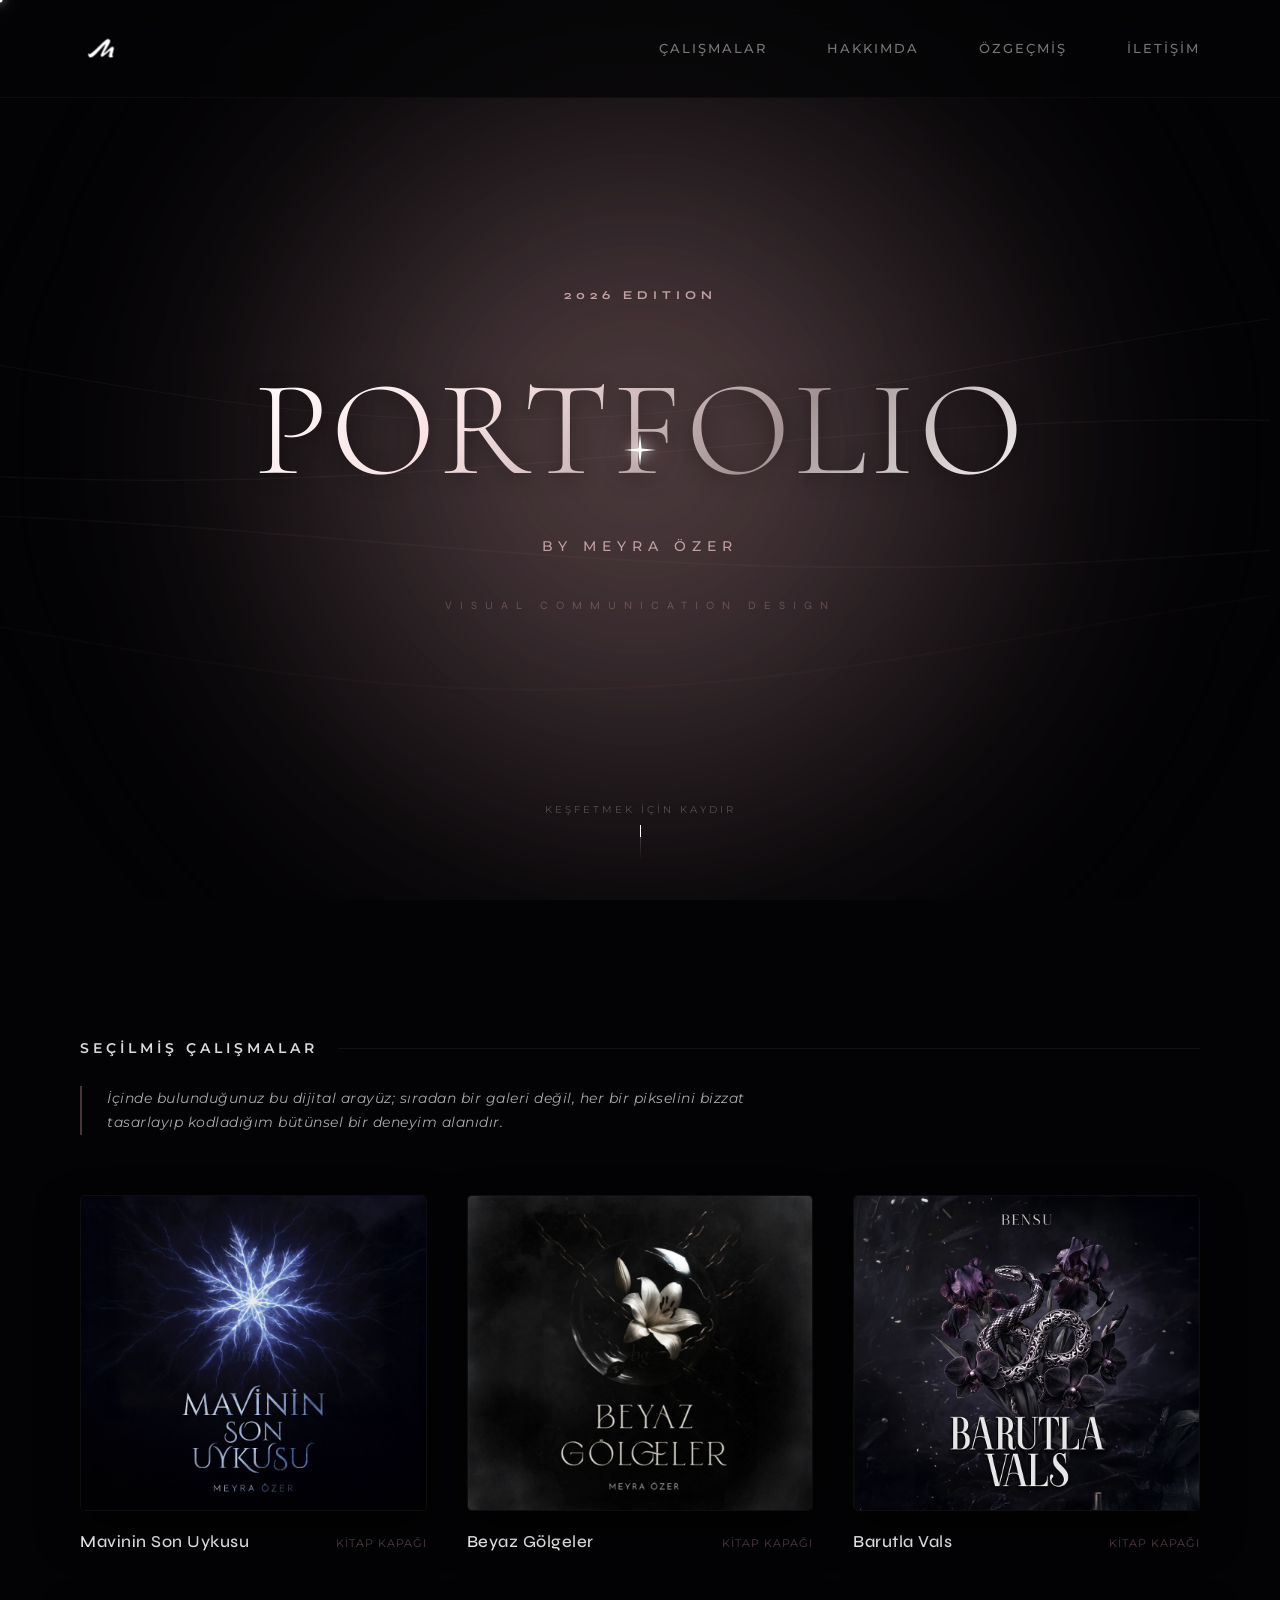
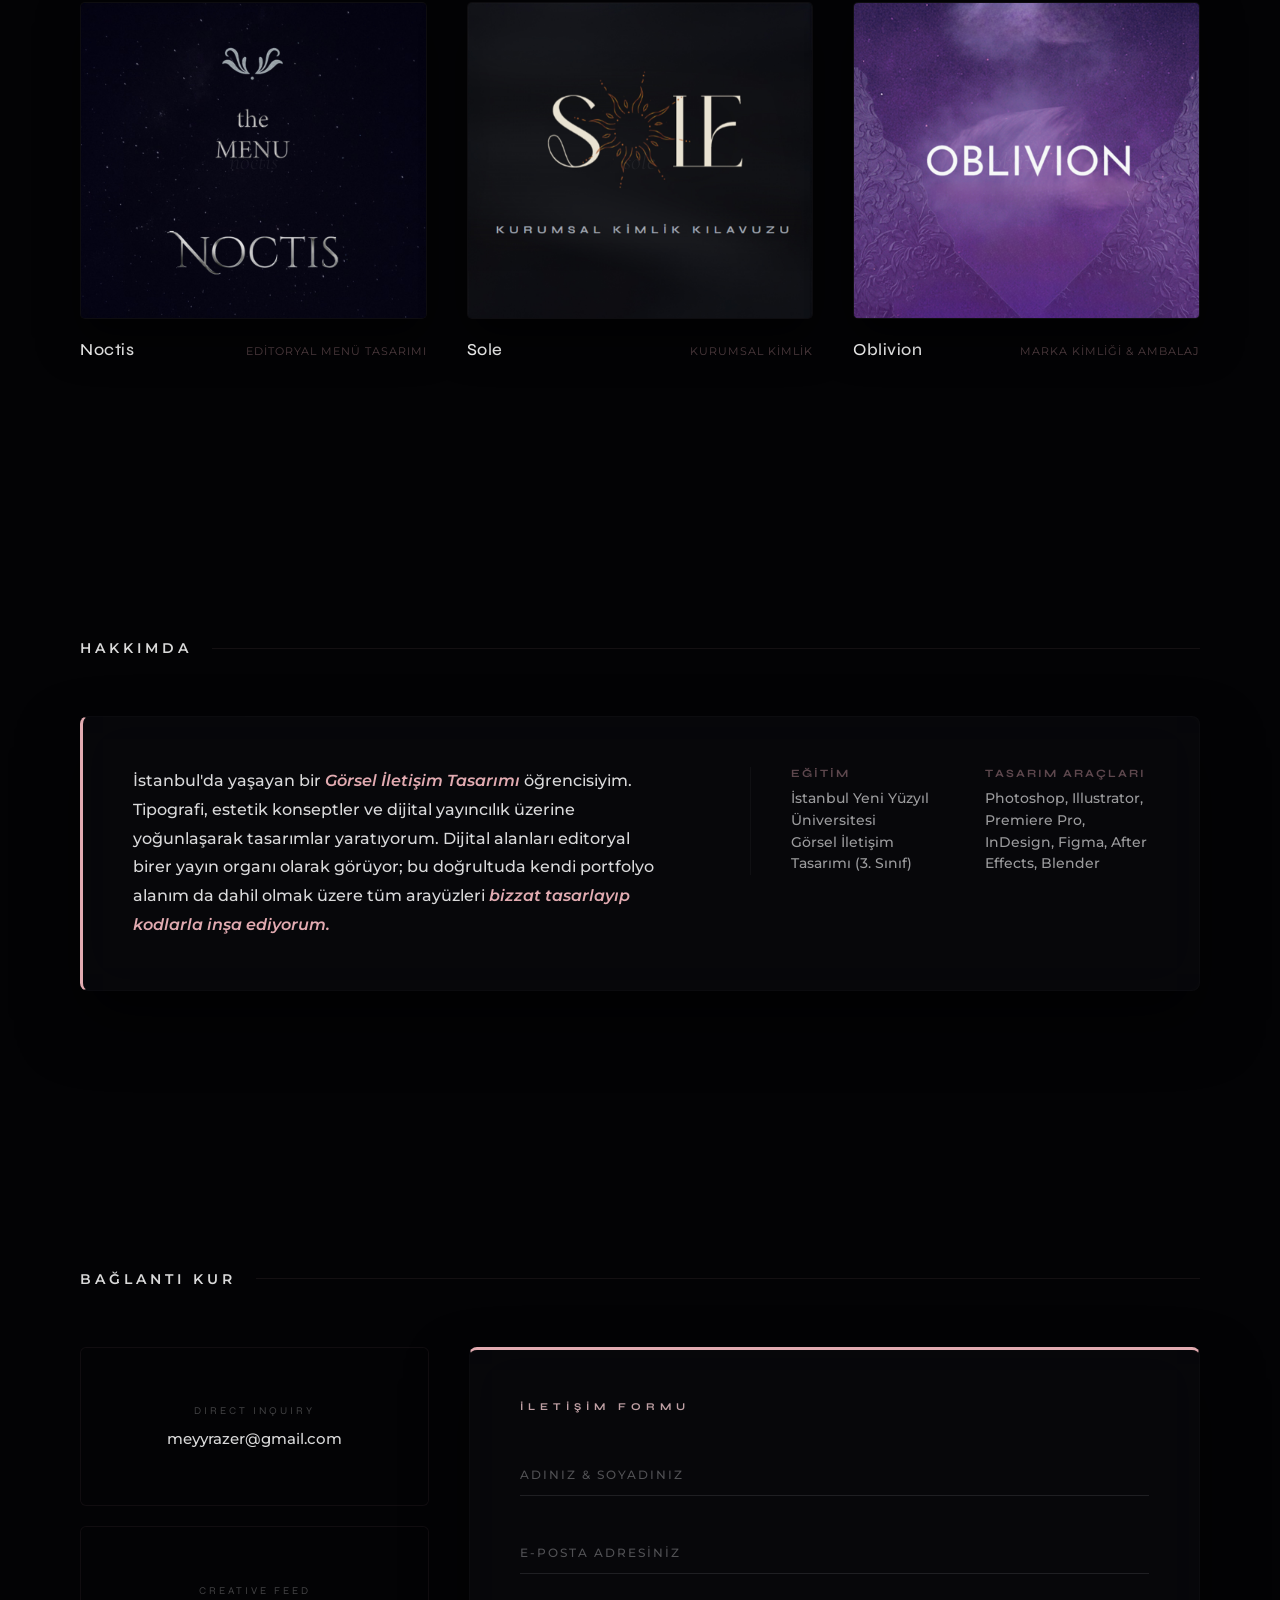
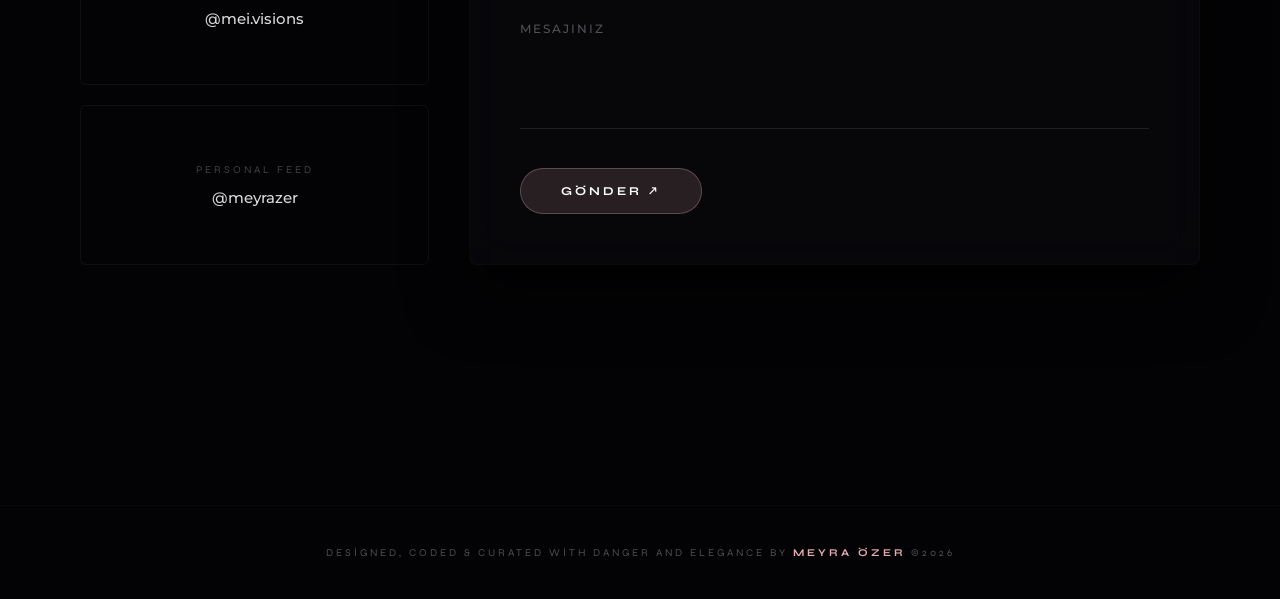
==== commit fcfe35dd: "Add files via upload" ====
--- a/index.html
+++ b/index.html
@@ -1,221 +1,16 @@
 <!DOCTYPE html>
 <html lang="tr">
-<!-- 
-    Designed, Coded and Curated by Meyra Özer.
-    Visual Communication Design ©2026
-    "Seeking the fragile balance between danger and elegance."
--->
 <head>
     <meta charset="UTF-8">
     <meta name="viewport" content="width=device-width, initial-scale=1.0">
     <title>Meyra Özer | Portfolio ©2026</title>
+    <link rel="icon" type="image/png" href="m-logo-beyaz.png">
     
     <link rel="preconnect" href="https://fonts.googleapis.com">
     <link rel="preconnect" href="https://fonts.gstatic.com" crossorigin>
     <link href="https://fonts.googleapis.com/css2?family=Cormorant+Garamond:ital,wght@0,300;0,400;1,300&family=Syne:wght@400;500;700;800&family=Montserrat:wght@300;400;500;600;700&display=swap" rel="stylesheet">
     
-    <style>
-        * { margin: 0; padding: 0; box-sizing: border-box; user-select: none; }
-        html { scroll-behavior: smooth; }
-        body { background-color: #030305; color: #fff; font-family: 'Montserrat', sans-serif; overflow-x: hidden; }
-
-        /* PARIL PARLAYAN BEYAZ ÇEKİRDEK KURSÖR */
-        .custom-cursor { 
-            width: 5px; height: 5px; background: #fff; border-radius: 50%; 
-            position: fixed; transform: translate(-50%, -50%); pointer-events: none; 
-            z-index: 9999; box-shadow: 0 0 10px #fff, 0 0 20px #e2abb1; transition: width 0.2s, height 0.2s; 
-        }
-        .cursor-follower { 
-            width: 32px; height: 32px; position: fixed; transform: translate(-50%, -50%); 
-            pointer-events: none; z-index: 9998; color: #ffffff; 
-            filter: drop-shadow(0 0 6px rgba(255, 255, 255, 0.9)) drop-shadow(0 0 12px rgba(226, 171, 177, 0.5)); 
-            animation: starPulse 2.5s ease-in-out infinite alternate; transition: width 0.3s, height 0.3s; 
-        }
-        .cursor-follower svg { width: 100%; height: 100%; }
-        @keyframes starPulse { 0% { opacity: 0.4; transform: translate(-50%, -50%) scale(0.9) rotate(0deg); } 100% { opacity: 0.95; transform: translate(-50%, -50%) scale(1.15) rotate(10deg); } }
-
-        body.clicked .custom-cursor { width: 10px; height: 10px; }
-        body.clicked .cursor-follower { width: 44px; height: 44px; }
-        body.hovering .cursor-follower { width: 44px; height: 44px; color: #e2abb1; }
-
-        /* TOZ PEMBE & SİYAH COSMIC NEBULA */
-        .interactive-bg { position: fixed; top: 0; left: 0; width: 100vw; height: 100vh; z-index: -2; overflow: hidden; background: #030305; pointer-events: none; }
-        .nebula-1 { position: absolute; width: 900px; height: 900px; background: radial-gradient(circle, rgba(226, 171, 177, 0.35) 0%, transparent 75%); border-radius: 50%; filter: blur(110px); pointer-events: none; transform: translate(-50%, -50%); left: 50%; top: 50%; transition: left 0.5s cubic-bezier(0.1, 0.8, 0.25, 1), top 0.5s cubic-bezier(0.1, 0.8, 0.25, 1); }
-        .nebula-2 { position: absolute; width: 1050px; height: 1000px; background: radial-gradient(circle, rgba(186, 141, 148, 0.15) 0%, transparent 75%); border-radius: 50%; filter: blur(130px); pointer-events: none; transform: translate(-50%, -50%); left: 50%; top: 50%; transition: left 0.7s cubic-bezier(0.1, 0.8, 0.25, 1), top 0.7s cubic-bezier(0.1, 0.8, 0.25, 1); }
-
-        /* SIVI İPEK GİBİ AKAN GENERATİVE DALGA CANVAS'I */
-        #waveCanvas { position: fixed; top: 0; left: 0; width: 100vw; height: 100vh; pointer-events: none; z-index: -1; opacity: 0.8; }
-
-        /* ÖZGEÇMİŞ İLE BİREBİR EŞİTLENEN CAM EFEKTLİ NAVBAR */
-        .navbar { 
-            position: fixed; top: 0; left: 0; width: 100%; padding: 26px 80px; 
-            display: flex; justify-content: space-between; align-items: center; z-index: 1000; 
-            background: rgba(4, 4, 6, 0.75); border-bottom: 1px solid rgba(226, 171, 177, 0.04); 
-            backdrop-filter: blur(20px); -webkit-backdrop-filter: blur(20px); 
-        }
-        .logo { font-family: 'Syne', sans-serif; font-weight: 800; font-size: 1.25rem; letter-spacing: -1.2px; color: #fff; text-decoration: none; display: flex; align-items: center; gap: 8px; transform: scaleX(0.92); transform-origin: left; }
-        .logo::before { content: ''; width: 4px; height: 4px; background: #e2abb1; border-radius: 50%; box-shadow: 0 0 8px #e2abb1; }
-        .nav-links { display: flex; gap: 60px; }
-        .nav-item { font-family: 'Montserrat', sans-serif; font-weight: 500; font-size: 0.8rem; letter-spacing: 2px; text-transform: uppercase; color: rgba(255, 255, 255, 0.45); text-decoration: none; position: relative; padding: 5px 0; transition: color 0.3s ease; }
-        .nav-item::after { content: ''; position: absolute; bottom: 0; left: 0; width: 100%; height: 1px; background: #e2abb1; transform: scaleX(0); transform-origin: right; transition: transform 0.4s cubic-bezier(0.7, 0, 0.3, 1); }
-        .nav-item:hover { color: #fff; }
-        .nav-item:hover::after { transform: scaleX(1); transform-origin: left; }
-
-        /* HERO SECTION */
-        .hero-section { width: 100%; height: 100vh; display: flex; flex-direction: column; justify-content: center; align-items: center; text-align: center; position: relative; }
-        .hero-meta-badge { font-family: 'Syne', sans-serif; font-size: 0.75rem; letter-spacing: 5px; color: #bfa0a4; margin-bottom: 40px; font-weight: 700; }
-        
-        .hero-title-main { 
-            font-family: 'Marketing Disparities Demo', 'Cormorant Garamond', serif; font-weight: 300; font-size: 8.5rem; letter-spacing: 4px; display: block; padding: 0.15em 0 !important; line-height: 1.0 !important; 
-            background: linear-gradient(135deg, #ffffff 0%, #f7e1e3 30%, #a39294 65%, #ffffff 100%) !important; -webkit-background-clip: text !important; -webkit-text-fill-color: transparent !important; background-clip: text !important; filter: drop-shadow(0 4px 10px rgba(0,0,0,0.4)); 
-        }
-        
-        .hero-title-sub { 
-            font-family: 'Montserrat', sans-serif !important; font-weight: 500 !important; font-size: 0.85rem !important; letter-spacing: 6px !important; text-transform: uppercase !important; 
-            color: #bfa0a4 !important; margin-top: 20px !important; display: block; 
-        }
-        
-        .vcd-tag { font-family: 'Syne', sans-serif; font-size: 0.7rem; letter-spacing: 8px; color: rgba(226, 171, 177, 0.3); margin-top: 45px; }
-        .scroll-indicator { position: absolute; bottom: 40px; display: flex; flex-direction: column; align-items: center; gap: 10px; font-size: 0.6rem; letter-spacing: 3px; text-transform: uppercase; color: rgba(255, 255, 255, 0.25); text-decoration: none; }
-        .scroll-line { width: 1px; height: 35px; background: linear-gradient(to bottom, rgba(226, 171, 177, 0.4), transparent); position: relative; overflow: hidden; }
-        .scroll-line::after { content: ''; position: absolute; top: 0; left: 0; width: 100%; height: 12px; background: #fff; animation: sDrop 2s infinite; }
-        @keyframes sDrop { 0% { top: -12px; } 100% { top: 35px; } }
-
-        /* AİT OLDUĞU YERE GERİ DÖNEN ÇALIŞMALAR (GRID) */
-        .section-container { max-width: 1500px; margin: 0 auto; padding: 140px 80px; }
-        .section-header-title { font-family: 'Montserrat', sans-serif; font-size: 0.85rem; font-weight: 600; letter-spacing: 4px; text-transform: uppercase; color: rgba(255, 255, 255, 0.85); margin-bottom: 60px; display: flex; align-items: center; gap: 20px; }
-        .section-header-title::after { content: ''; flex: 1; height: 1px; background: rgba(226, 171, 177, 0.08); }
-
-        /* YENİ: KÜRATÖR MANİFESTOSU STİLLERİ EKLENDİ */
-        .curator-manifesto { 
-            margin-top: -30px; 
-            margin-bottom: 60px; 
-            max-width: 700px; 
-            padding-left: 25px; 
-            border-left: 2px solid rgba(226, 171, 177, 0.3); 
-            animation: fadeIn 2s ease forwards;
-        }
-        .curator-manifesto p { 
-            font-family: 'Montserrat', serif; 
-            font-size: 0.9rem; 
-            font-style: bold; 
-            color: rgba(255, 255, 255, 0.778); 
-            line-height: 1.7; 
-            letter-spacing: 0.5px;
-        }
-        .curator-manifesto span { 
-            font-family: 'Syne', sans-serif; 
-            font-size: 0.75rem; 
-            font-style: normal; 
-            font-weight: 700; 
-            letter-spacing: 3px; 
-            text-transform: uppercase; 
-            color: #fff; 
-            border-bottom: 1px solid #e2abb1; 
-            padding-bottom: 2px; 
-        }
-
-        .works-showcase-grid { display: grid; grid-template-columns: repeat(3, 1fr); gap: 50px 40px; }
-        .work-card { text-decoration: none; color: #fff; display: flex; flex-direction: column; }
-        .work-img-frame { 
-            width: 100%; 
-            aspect-ratio: 920 / 840; 
-            background: #07070a; 
-            border: 1px solid rgba(226, 171, 177, 0.03); 
-            border-radius: 5px; 
-            overflow: hidden; 
-            position: relative; 
-            box-shadow: 0 20px 40px rgba(0,0,0,0.6); 
-            transition: border-color 0.4s; 
-        }
-        .work-img-frame img { 
-            width: 100%; 
-            height: 100%; 
-            object-fit: contain; 
-            transition: transform 0.6s cubic-bezier(0.2, 1, 0.2, 1); 
-        }
-        .work-img-fallback-text { position: absolute; top: 50%; left: 50%; transform: translate(-50%, -50%); font-family: 'Cormorant Garamond', serif; font-style: italic; font-size: 1.5rem; color: rgba(255,255,255,0.06); z-index: 1; pointer-events: none; }
-        .work-card:hover .work-img-frame { border-color: rgba(226, 171, 177, 0.25); }
-        .work-card:hover .work-img-frame img { transform: scale(1.02); }
-        .work-info-meta { margin-top: 20px; display: flex; justify-content: space-between; align-items: baseline; }
-        .work-name { font-family: 'Syne', sans-serif; font-size: 1.05rem; font-weight: 500; letter-spacing: 0.5px; }
-        .work-type { font-family: 'Montserrat', sans-serif; font-size: 0.7rem; color: rgba(226, 171, 177, 0.4); letter-spacing: 1px; text-transform: uppercase; }
-
-        /* HAKKIMDA ALANI */
-        .editorial-about-card { background: rgba(10, 10, 14, 0.65); border: 1px solid rgba(255, 255, 255, 0.02); border-left: 3px solid #e2abb1; border-radius: 8px; padding: 50px; backdrop-filter: blur(25px); -webkit-backdrop-filter: blur(25px); box-shadow: 0 30px 60px rgba(0, 0, 0, 0.6); display: flex; gap: 80px; align-items: flex-start; transition: border-color 0.4s; }
-        .editorial-about-card:hover { border-color: rgba(226, 171, 177, 0.15); }
-        .about-text-side { flex: 1.8; font-family: 'Montserrat', sans-serif; font-size: 1.0rem; line-height: 1.8; font-weight: 500; color: rgba(255, 255, 255, 0.85); }
-        .about-text-side span { color: #e2abb1; font-style: italic; font-weight: 600; }
-        .about-info-grid { flex: 1.2; display: grid; grid-template-columns: 1fr 1fr; gap: 40px 30px; border-left: 1px solid rgba(255, 255, 255, 0.04); padding-left: 40px; }
-        .info-block-item h4 { font-family: 'Syne', sans-serif; font-size: 0.7rem; letter-spacing: 2px; text-transform: uppercase; color: rgba(226, 171, 177, 0.4); margin-bottom: 8px; }
-        .info-block-item p { font-family: 'Montserrat', sans-serif; font-size: 0.85rem; font-weight: 500; color: rgba(255, 255, 255, 0.6); line-height: 1.6; }
-
-        /* PREMIUM İLETİŞİM ALANI VE FORMU */
-        .contact-layout { display: flex; gap: 40px; align-items: stretch; }
-        .contact-info-side { flex: 1; display: flex; flex-direction: column; gap: 20px; }
-        
-        .puzzle-item { display: flex; flex-direction: column; align-items: center; text-align: center; padding: 30px 20px; border-radius: 6px; background: rgba(255, 255, 255, 0.005); border: 1px solid rgba(226, 171, 177, 0.06); transition: background 0.3s, border-color 0.3s, transform 0.3s, box-shadow 0.3s; height: 100%; justify-content: center; }
-        .puzzle-item:hover { background: rgba(226, 171, 177, 0.01); border-color: rgba(226, 171, 177, 0.4); box-shadow: 0 0 15px rgba(226, 171, 177, 0.05); transform: translateY(-2px); }
-        .puzzle-label { font-family: 'Syne', sans-serif; font-size: 0.65rem; letter-spacing: 3px; text-transform: uppercase; color: rgba(255, 255, 255, 0.25); margin-bottom: 12px; }
-        .puzzle-link { font-family: 'Montserrat', sans-serif; font-size: 0.95rem; font-weight: 500; color: rgba(255, 255, 255, 0.85); text-decoration: none; transition: color 0.3s; }
-        .puzzle-item:hover .puzzle-link { color: #fff; }
-
-        .contact-form-side { flex: 1.8; background: rgba(10, 10, 14, 0.65); border: 1px solid rgba(255, 255, 255, 0.02); border-top: 3px solid #e2abb1; border-radius: 8px; padding: 50px; backdrop-filter: blur(25px); -webkit-backdrop-filter: blur(25px); box-shadow: 0 30px 60px rgba(0, 0, 0, 0.6); }
-        
-        .form-header-premium { margin-bottom: 40px; }
-        .form-premium-subtitle { font-family: 'Syne', sans-serif; font-size: 0.65rem; font-weight: 700; letter-spacing: 5px; color: #bfa0a4; text-transform: uppercase; display: block; margin-bottom: 12px; }
-        .form-premium-title { font-family: 'Cormorant Garamond', serif; font-size: 2.5rem; font-weight: 300; font-style: italic; color: #fff; letter-spacing: 1px; }
-
-        .editorial-form { display: flex; flex-direction: column; gap: 35px; }
-        .form-group { position: relative; }
-        
-        .editorial-input { width: 100%; background: transparent; border: none; border-bottom: 1px solid rgba(255, 255, 255, 0.1); color: #fff; font-family: 'Montserrat', sans-serif; font-size: 0.9rem; padding: 12px 0; outline: none; transition: all 0.4s ease; }
-        .editorial-input:focus { border-bottom-color: #e2abb1; box-shadow: 0 10px 20px -10px rgba(226, 171, 177, 0.2); }
-        .editorial-input::placeholder { color: rgba(255, 255, 255, 0.3); font-family: 'Montserrat', sans-serif; font-style: normal; font-weight: 500; font-size: 0.75rem; letter-spacing: 2px; text-transform: uppercase; }
-        
-        textarea.editorial-input { resize: none; height: 120px; }
-
-        .submit-btn { align-self: flex-start; font-family: 'Syne', sans-serif; font-size: 0.75rem; font-weight: 700; letter-spacing: 3px; color: #fff; background: rgba(226, 171, 177, 0.15); border: 1px solid rgba(226, 171, 177, 0.3); padding: 15px 40px; border-radius: 30px; cursor: pointer; transition: all 0.4s; }
-        .submit-btn:hover { background: rgba(226, 171, 177, 0.3); transform: translateY(-3px); box-shadow: 0 10px 20px rgba(226, 171, 177, 0.1); }
-
-        /* YENİ: PREMIUM FOOTER STİLLERİ */
-        .premium-footer {
-            padding: 40px 80px; 
-            text-align: center; 
-            border-top: 1px solid rgba(255,255,255,0.02); 
-            margin-top: 100px; 
-            z-index: 10; 
-            position: relative;
-        }
-        .premium-footer p {
-            font-family: 'Syne', sans-serif; 
-            font-size: 0.65rem; 
-            letter-spacing: 3px; 
-            color: rgba(255,255,255,0.3); 
-            text-transform: uppercase;
-        }
-        .premium-footer span {
-            color: #e2abb1; 
-            font-weight: 700;
-        }
-
-        /* RESPONSIVE AYARLARI */
-        @media (max-width: 1200px) {
-            .works-showcase-grid { grid-template-columns: repeat(2, 1fr); }
-            .editorial-about-card { flex-direction: column; gap: 40px; }
-            .about-info-grid { grid-template-columns: 1fr; border-left: none; padding-left: 0; border-top: 1px solid rgba(255,255,255,0.04); padding-top: 30px; width: 100%; }
-            .contact-layout { flex-direction: column; }
-        }
-        @media (max-width: 992px) {
-            .section-container { padding: 80px 24px; }
-            .navbar { padding: 30px 24px; }
-            .hero-title-main { font-size: 4.5rem; }
-            .works-showcase-grid { grid-template-columns: 1fr; gap: 45px; }
-            .custom-cursor { display: none; }
-            .contact-form-side { padding: 30px; }
-            .premium-footer { padding: 30px 24px; }
-        }
-    </style>
+    <link rel="stylesheet" href="style.css">
 </head>
 <body>
 
@@ -233,14 +28,23 @@
 
     <canvas id="waveCanvas"></canvas>
 
-    <header class="navbar">
-        <a href="#" class="logo interactive">meyra.</a>
+  <header class="navbar">
+        <a href="#" class="logo interactive">
+            <img src="m-logo-beyaz.png" alt="Meyra Logo" class="nav-logo">
+        </a>
+        
         <nav class="nav-links">
             <a href="#calismalar" class="nav-item interactive">ÇALIŞMALAR</a>
             <a href="#hakkimda" class="nav-item interactive">HAKKIMDA</a>
             <a href="ozgecmis.html" class="nav-item interactive">ÖZGEÇMİŞ</a>
             <a href="#iletisim" class="nav-item interactive">İLETİŞİM</a>
         </nav>
+
+        <div class="hamburger interactive" id="hamburgerMenu">
+            <span></span>
+            <span></span>
+            <span></span>
+        </div>
     </header>
 
     <section class="hero-section">
@@ -258,7 +62,6 @@
     <section class="section-container" id="calismalar">
         <h3 class="section-header-title">Seçilmiş Çalışmalar</h3>
 
-        <!-- YENİ EKLENEN MANİFESTO (PROLOGUE) -->
         <div class="curator-manifesto">
             <p>İçinde bulunduğunuz bu dijital arayüz; sıradan bir galeri değil, her bir pikselini bizzat tasarlayıp kodladığım bütünsel bir deneyim alanıdır.</p>
         </div>
@@ -328,17 +131,6 @@
                 <div class="work-info-meta">
                     <span class="work-name">Oblivion</span>
                     <span class="work-type">Marka Kimliği & Ambalaj</span>
-                </div>
-            </a>
-
-            <a href="cheetos.html" class="work-card interactive">
-                <div class="work-img-frame">
-                    <span class="work-img-fallback-text">cheetos</span>
-                    <img src="cheetos/cheetos-01.jpg" alt="Cheetos">
-                </div>
-                <div class="work-info-meta">
-                    <span class="work-name">Cheetos Concept</span>
-                    <span class="work-type">Ambalaj Tasarımı</span>
                 </div>
             </a>
 
@@ -348,7 +140,6 @@
     <section class="section-container" id="hakkimda">
         <h3 class="section-header-title">Hakkımda</h3>
         <div class="editorial-about-card">
-            <!-- YENİ: HAKKIMDA METNİ EDİTORYAL DOKUNUŞ İLE GÜNCELLENDİ -->
             <div class="about-text-side">
                 İstanbul'da yaşayan bir <span>Görsel İletişim Tasarımı</span> öğrencisiyim. Tipografi, estetik konseptler ve dijital yayıncılık üzerine yoğunlaşarak tasarımlar yaratıyorum. Dijital alanları editoryal birer yayın organı olarak görüyor; bu doğrultuda kendi portfolyo alanım da dahil olmak üzere tüm arayüzleri <span>bizzat tasarlayıp kodlarla inşa ediyorum.</span>
             </div>
@@ -416,9 +207,8 @@
         
     </section>
 
-    <!-- YENİ EKLENEN PREMIUM FOOTER İMZASI -->
     <footer class="premium-footer">
-        <p>DESIGNED, CODED & CURATED WITH DANGER AND ELEGANCE BY <span>Meyra Özer</span> ©2026</p>
+        <p>Designed, Coded & Curated with danger and elegance by <span>Meyra Özer</span> ©2026</p>
     </footer>
 
     <script>
@@ -509,7 +299,28 @@
             }, 300);
         });
 
-        // YENİ EKLENEN GİZLİ YAZILIMCI İMZASI (CONSOLE EASTER EGG)
+        // ==========================================
+        // EKLENEN HAMBURGER MENÜ MANTIĞI
+        // ==========================================
+        const hamburgerMenu = document.getElementById('hamburgerMenu');
+        const navLinks = document.querySelector('.nav-links');
+        const navItemsList = document.querySelectorAll('.nav-item');
+
+        if (hamburgerMenu && navLinks) {
+            hamburgerMenu.addEventListener('click', () => {
+                hamburgerMenu.classList.toggle('toggle');
+                navLinks.classList.toggle('nav-active');
+            });
+
+            // Menü içindeki linklerden birine tıklanınca menünün kapanması
+            navItemsList.forEach(item => {
+                item.addEventListener('click', () => {
+                    hamburgerMenu.classList.remove('toggle');
+                    navLinks.classList.remove('nav-active');
+                });
+            });
+        }
+
         console.log(
             "%c Designed & Coded by Meyra Özer %c ©2026 ",
             "background: #e2abb1; color: #030305; padding:5px; font-family: 'Syne', sans-serif; font-weight: bold;",
--- a/style.css
+++ b/style.css
@@ -0,0 +1,146 @@
+/* ÖZEL FONT TANIMLAMALARI */
+@font-face {
+    font-family: 'Marketing Disparities Demo';
+    src: url('MarketingDisparitiesDemo.ttf') format('truetype');
+    font-weight: normal;
+    font-style: normal;
+}
+
+/* GENEL AYARLAR */
+* { margin: 0; padding: 0; box-sizing: border-box; user-select: none; }
+html { scroll-behavior: smooth; }
+body { background-color: #030305; color: #fff; font-family: 'Montserrat', sans-serif; overflow-x: hidden; }
+
+/* PARIL PARLAYAN BEYAZ ÇEKİRDEK KURSÖR */
+.custom-cursor { width: 5px; height: 5px; background: #fff; border-radius: 50%; position: fixed; transform: translate(-50%, -50%); pointer-events: none; z-index: 9999; box-shadow: 0 0 10px #fff, 0 0 20px #e2abb1; transition: width 0.2s, height 0.2s; }
+.cursor-follower { width: 32px; height: 32px; position: fixed; transform: translate(-50%, -50%); pointer-events: none; z-index: 9998; color: #ffffff; filter: drop-shadow(0 0 6px rgba(255, 255, 255, 0.9)) drop-shadow(0 0 12px rgba(226, 171, 177, 0.5)); animation: starPulse 2.5s ease-in-out infinite alternate; transition: width 0.3s, height 0.3s; }
+.cursor-follower svg { width: 100%; height: 100%; }
+@keyframes starPulse { 0% { opacity: 0.4; transform: translate(-50%, -50%) scale(0.9) rotate(0deg); } 100% { opacity: 0.95; transform: translate(-50%, -50%) scale(1.15) rotate(10deg); } }
+body.clicked .custom-cursor { width: 10px; height: 10px; }
+body.clicked .cursor-follower { width: 44px; height: 44px; }
+body.hovering .cursor-follower { width: 44px; height: 44px; color: #e2abb1; }
+
+/* TOZ PEMBE & SİYAH COSMIC NEBULA */
+.interactive-bg { position: fixed; top: 0; left: 0; width: 100vw; height: 100vh; z-index: -2; overflow: hidden; background: #030305; pointer-events: none; }
+.nebula-1 { position: absolute; width: 900px; height: 900px; background: radial-gradient(circle, rgba(226, 171, 177, 0.35) 0%, transparent 75%); border-radius: 50%; filter: blur(110px); pointer-events: none; transform: translate(-50%, -50%); left: 50%; top: 50%; transition: left 0.5s cubic-bezier(0.1, 0.8, 0.25, 1), top 0.5s cubic-bezier(0.1, 0.8, 0.25, 1); }
+.nebula-2 { position: absolute; width: 1050px; height: 1000px; background: radial-gradient(circle, rgba(186, 141, 148, 0.15) 0%, transparent 75%); border-radius: 50%; filter: blur(130px); pointer-events: none; transform: translate(-50%, -50%); left: 50%; top: 50%; transition: left 0.7s cubic-bezier(0.1, 0.8, 0.25, 1), top 0.7s cubic-bezier(0.1, 0.8, 0.25, 1); }
+
+/* SIVI İPEK GİBİ AKAN GENERATİVE DALGA CANVAS'I */
+#waveCanvas { position: fixed; top: 0; left: 0; width: 100vw; height: 100vh; pointer-events: none; z-index: -1; opacity: 0.8; }
+
+/* CAM EFEKTLİ RESPONSIVE NAVBAR VE LOGO */
+.navbar { position: fixed; top: 0; left: 0; width: 100%; padding: 26px 80px; display: flex; justify-content: space-between; align-items: center; z-index: 1000; background: rgba(4, 4, 6, 0.75); border-bottom: 1px solid rgba(226, 171, 177, 0.04); backdrop-filter: blur(20px); -webkit-backdrop-filter: blur(20px); }
+.nav-logo { 
+    height: 45px; /* 26px'den 45px'e çıkardık. Daha da büyük istersen 50px yapabilirsin */
+    width: auto; 
+    object-fit: contain; 
+    display: block; 
+}
+.nav-links { display: flex; gap: 60px; }
+.nav-item { font-family: 'Montserrat', sans-serif; font-weight: 500; font-size: 0.8rem; letter-spacing: 2px; text-transform: uppercase; color: rgba(255, 255, 255, 0.45); text-decoration: none; position: relative; padding: 5px 0; transition: color 0.3s ease; }
+.nav-item::after { content: ''; position: absolute; bottom: 0; left: 0; width: 100%; height: 1px; background: #e2abb1; transform: scaleX(0); transform-origin: right; transition: transform 0.4s cubic-bezier(0.7, 0, 0.3, 1); }
+.nav-item:hover { color: #fff; }
+.nav-item:hover::after { transform: scaleX(1); transform-origin: left; }
+
+/* HAMBURGER MENÜ (Masaüstünde Gizli) */
+.hamburger { display: none; cursor: pointer; flex-direction: column; gap: 6px; z-index: 1001; }
+.hamburger span { display: block; width: 25px; height: 2px; background-color: #fff; transition: all 0.4s ease; border-radius: 2px; }
+
+/* HERO SECTION */
+.hero-section { width: 100%; height: 100vh; display: flex; flex-direction: column; justify-content: center; align-items: center; text-align: center; position: relative; }
+.hero-meta-badge { font-family: 'Syne', sans-serif; font-size: 0.75rem; letter-spacing: 5px; color: #bfa0a4; margin-bottom: 40px; font-weight: 700; }
+.hero-title-main { font-family: 'Marketing Disparities Demo', 'Cormorant Garamond', serif; font-weight: 300; font-size: 8.5rem; letter-spacing: 4px; display: block; padding: 0.15em 0 !important; line-height: 1.0 !important; background: linear-gradient(135deg, #ffffff 0%, #f7e1e3 30%, #a39294 65%, #ffffff 100%) !important; -webkit-background-clip: text !important; -webkit-text-fill-color: transparent !important; background-clip: text !important; filter: drop-shadow(0 4px 10px rgba(0,0,0,0.4)); }
+.hero-title-sub { font-family: 'Montserrat', sans-serif !important; font-weight: 500 !important; font-size: 0.85rem !important; letter-spacing: 6px !important; text-transform: uppercase !important; color: #bfa0a4 !important; margin-top: 20px !important; display: block; }
+.vcd-tag { font-family: 'Syne', sans-serif; font-size: 0.7rem; letter-spacing: 8px; color: rgba(226, 171, 177, 0.3); margin-top: 45px; }
+.scroll-indicator { position: absolute; bottom: 40px; display: flex; flex-direction: column; align-items: center; gap: 10px; font-size: 0.6rem; letter-spacing: 3px; text-transform: uppercase; color: rgba(255, 255, 255, 0.25); text-decoration: none; }
+.scroll-line { width: 1px; height: 35px; background: linear-gradient(to bottom, rgba(226, 171, 177, 0.4), transparent); position: relative; overflow: hidden; }
+.scroll-line::after { content: ''; position: absolute; top: 0; left: 0; width: 100%; height: 12px; background: #fff; animation: sDrop 2s infinite; }
+@keyframes sDrop { 0% { top: -12px; } 100% { top: 35px; } }
+
+/* AİT OLDUĞU YERE GERİ DÖNEN ÇALIŞMALAR (GRID) */
+.section-container { max-width: 1500px; margin: 0 auto; padding: 140px 80px; }
+.section-header-title { font-family: 'Montserrat', sans-serif; font-size: 0.85rem; font-weight: 600; letter-spacing: 4px; text-transform: uppercase; color: rgba(255, 255, 255, 0.85); margin-bottom: 60px; display: flex; align-items: center; gap: 20px; }
+.section-header-title::after { content: ''; flex: 1; height: 1px; background: rgba(226, 171, 177, 0.08); }
+.curator-manifesto { margin-top: -30px; margin-bottom: 60px; max-width: 700px; padding-left: 25px; border-left: 2px solid rgba(226, 171, 177, 0.3); animation: fadeIn 2s ease forwards; }
+.curator-manifesto p { font-family: 'Montserrat', serif; font-size: 0.9rem; font-style: italic; color: rgba(255, 255, 255, 0.65); line-height: 1.7; letter-spacing: 0.5px; }
+.curator-manifesto span { font-family: 'Syne', sans-serif; font-size: 0.75rem; font-style: normal; font-weight: 700; letter-spacing: 3px; text-transform: uppercase; color: #fff; border-bottom: 1px solid #e2abb1; padding-bottom: 2px; }
+
+.works-showcase-grid { display: grid; grid-template-columns: repeat(3, 1fr); gap: 50px 40px; }
+.work-card { text-decoration: none; color: #fff; display: flex; flex-direction: column; }
+.work-img-frame { width: 100%; aspect-ratio: 920 / 840; background: #07070a; border: 1px solid rgba(226, 171, 177, 0.03); border-radius: 5px; overflow: hidden; position: relative; box-shadow: 0 20px 40px rgba(0,0,0,0.6); transition: border-color 0.4s; }
+.work-img-frame img { width: 100%; height: 100%; object-fit: contain; transition: transform 0.6s cubic-bezier(0.2, 1, 0.2, 1); }
+.work-img-fallback-text { position: absolute; top: 50%; left: 50%; transform: translate(-50%, -50%); font-family: 'Cormorant Garamond', serif; font-style: italic; font-size: 1.5rem; color: rgba(255,255,255,0.06); z-index: 1; pointer-events: none; }
+.work-card:hover .work-img-frame { border-color: rgba(226, 171, 177, 0.25); }
+.work-card:hover .work-img-frame img { transform: scale(1.02); }
+.work-info-meta { margin-top: 20px; display: flex; justify-content: space-between; align-items: baseline; }
+.work-name { font-family: 'Syne', sans-serif; font-size: 1.05rem; font-weight: 500; letter-spacing: 0.5px; }
+.work-type { font-family: 'Montserrat', sans-serif; font-size: 0.7rem; color: rgba(226, 171, 177, 0.4); letter-spacing: 1px; text-transform: uppercase; }
+
+/* HAKKIMDA ALANI */
+.editorial-about-card { background: rgba(10, 10, 14, 0.65); border: 1px solid rgba(255, 255, 255, 0.02); border-left: 3px solid #e2abb1; border-radius: 8px; padding: 50px; backdrop-filter: blur(25px); -webkit-backdrop-filter: blur(25px); box-shadow: 0 30px 60px rgba(0, 0, 0, 0.6); display: flex; gap: 80px; align-items: flex-start; transition: border-color 0.4s; }
+.editorial-about-card:hover { border-color: rgba(226, 171, 177, 0.15); }
+.about-text-side { flex: 1.8; font-family: 'Montserrat', sans-serif; font-size: 1.0rem; line-height: 1.8; font-weight: 500; color: rgba(255, 255, 255, 0.85); }
+.about-text-side span { color: #e2abb1; font-style: italic; font-weight: 600; }
+.about-info-grid { flex: 1.2; display: grid; grid-template-columns: 1fr 1fr; gap: 40px 30px; border-left: 1px solid rgba(255, 255, 255, 0.04); padding-left: 40px; }
+.info-block-item h4 { font-family: 'Syne', sans-serif; font-size: 0.7rem; letter-spacing: 2px; text-transform: uppercase; color: rgba(226, 171, 177, 0.4); margin-bottom: 8px; }
+.info-block-item p { font-family: 'Montserrat', sans-serif; font-size: 0.85rem; font-weight: 500; color: rgba(255, 255, 255, 0.6); line-height: 1.6; }
+
+/* PREMIUM İLETİŞİM ALANI VE FORMU */
+.contact-layout { display: flex; gap: 40px; align-items: stretch; }
+.contact-info-side { flex: 1; display: flex; flex-direction: column; gap: 20px; }
+.puzzle-item { display: flex; flex-direction: column; align-items: center; text-align: center; padding: 30px 20px; border-radius: 6px; background: rgba(255, 255, 255, 0.005); border: 1px solid rgba(226, 171, 177, 0.06); transition: background 0.3s, border-color 0.3s, transform 0.3s, box-shadow 0.3s; height: 100%; justify-content: center; }
+.puzzle-item:hover { background: rgba(226, 171, 177, 0.01); border-color: rgba(226, 171, 177, 0.4); box-shadow: 0 0 15px rgba(226, 171, 177, 0.05); transform: translateY(-2px); }
+.puzzle-label { font-family: 'Syne', sans-serif; font-size: 0.65rem; letter-spacing: 3px; text-transform: uppercase; color: rgba(255, 255, 255, 0.25); margin-bottom: 12px; }
+.puzzle-link { font-family: 'Montserrat', sans-serif; font-size: 0.95rem; font-weight: 500; color: rgba(255, 255, 255, 0.85); text-decoration: none; transition: color 0.3s; }
+.puzzle-item:hover .puzzle-link { color: #fff; }
+.contact-form-side { flex: 1.8; background: rgba(10, 10, 14, 0.65); border: 1px solid rgba(255, 255, 255, 0.02); border-top: 3px solid #e2abb1; border-radius: 8px; padding: 50px; backdrop-filter: blur(25px); -webkit-backdrop-filter: blur(25px); box-shadow: 0 30px 60px rgba(0, 0, 0, 0.6); }
+.form-header-premium { margin-bottom: 40px; }
+.form-premium-subtitle { font-family: 'Syne', sans-serif; font-size: 0.65rem; font-weight: 700; letter-spacing: 5px; color: #bfa0a4; text-transform: uppercase; display: block; margin-bottom: 12px; }
+.form-premium-title { font-family: 'Cormorant Garamond', serif; font-size: 2.5rem; font-weight: 300; font-style: italic; color: #fff; letter-spacing: 1px; }
+.editorial-form { display: flex; flex-direction: column; gap: 35px; }
+.form-group { position: relative; }
+.editorial-input { width: 100%; background: transparent; border: none; border-bottom: 1px solid rgba(255, 255, 255, 0.1); color: #fff; font-family: 'Montserrat', sans-serif; font-size: 0.9rem; padding: 12px 0; outline: none; transition: all 0.4s ease; }
+.editorial-input:focus { border-bottom-color: #e2abb1; box-shadow: 0 10px 20px -10px rgba(226, 171, 177, 0.2); }
+.editorial-input::placeholder { color: rgba(255, 255, 255, 0.3); font-family: 'Montserrat', sans-serif; font-style: normal; font-weight: 500; font-size: 0.75rem; letter-spacing: 2px; text-transform: uppercase; }
+textarea.editorial-input { resize: none; height: 120px; }
+.submit-btn { align-self: flex-start; font-family: 'Syne', sans-serif; font-size: 0.75rem; font-weight: 700; letter-spacing: 3px; color: #fff; background: rgba(226, 171, 177, 0.15); border: 1px solid rgba(226, 171, 177, 0.3); padding: 15px 40px; border-radius: 30px; cursor: pointer; transition: all 0.4s; }
+.submit-btn:hover { background: rgba(226, 171, 177, 0.3); transform: translateY(-3px); box-shadow: 0 10px 20px rgba(226, 171, 177, 0.1); }
+
+/* PREMIUM FOOTER */
+.premium-footer { padding: 40px 80px; text-align: center; border-top: 1px solid rgba(255,255,255,0.02); margin-top: 100px; z-index: 10; position: relative; }
+.premium-footer p { font-family: 'Syne', sans-serif; font-size: 0.65rem; letter-spacing: 3px; color: rgba(255,255,255,0.3); text-transform: uppercase; }
+.premium-footer span { color: #e2abb1; font-weight: 700; }
+
+/* RESPONSIVE AYARLARI (TELEFON/TABLET İÇİN KUSURSUZ GÖRÜNÜM) */
+@media (max-width: 1200px) {
+    .works-showcase-grid { grid-template-columns: repeat(2, 1fr); }
+    .editorial-about-card { flex-direction: column; gap: 40px; }
+    .about-info-grid { grid-template-columns: 1fr; border-left: none; padding-left: 0; border-top: 1px solid rgba(255,255,255,0.04); padding-top: 30px; width: 100%; }
+    .contact-layout { flex-direction: column; }
+}
+@media (max-width: 992px) {
+    .section-container { padding: 80px 24px; }
+    .navbar { padding: 20px 24px; }
+    
+    /* Mobil Hamburger Etkinleşir */
+    .hamburger { display: flex; }
+    .nav-links { 
+        position: fixed; right: -100%; top: 0; width: 100%; height: 100vh; 
+        background: rgba(3, 3, 5, 0.98); backdrop-filter: blur(30px); -webkit-backdrop-filter: blur(30px); 
+        flex-direction: column; justify-content: center; align-items: center; gap: 45px; 
+        transition: right 0.5s cubic-bezier(0.7, 0, 0.3, 1); z-index: 1000;
+    }
+    .nav-links.nav-active { right: 0; }
+    .nav-item { font-size: 1.4rem; letter-spacing: 4px; }
+
+    /* X Animasyonu */
+    .hamburger.toggle span:nth-child(1) { transform: rotate(-45deg) translate(-5px, 6px); }
+    .hamburger.toggle span:nth-child(2) { opacity: 0; }
+    .hamburger.toggle span:nth-child(3) { transform: rotate(45deg) translate(-5px, -6px); }
+
+    .hero-title-main { font-size: 4.5rem; }
+    .works-showcase-grid { grid-template-columns: 1fr; gap: 45px; }
+    .custom-cursor { display: none; }
+    .contact-form-side { padding: 30px; }
+    .premium-footer { padding: 30px 24px; }
+}
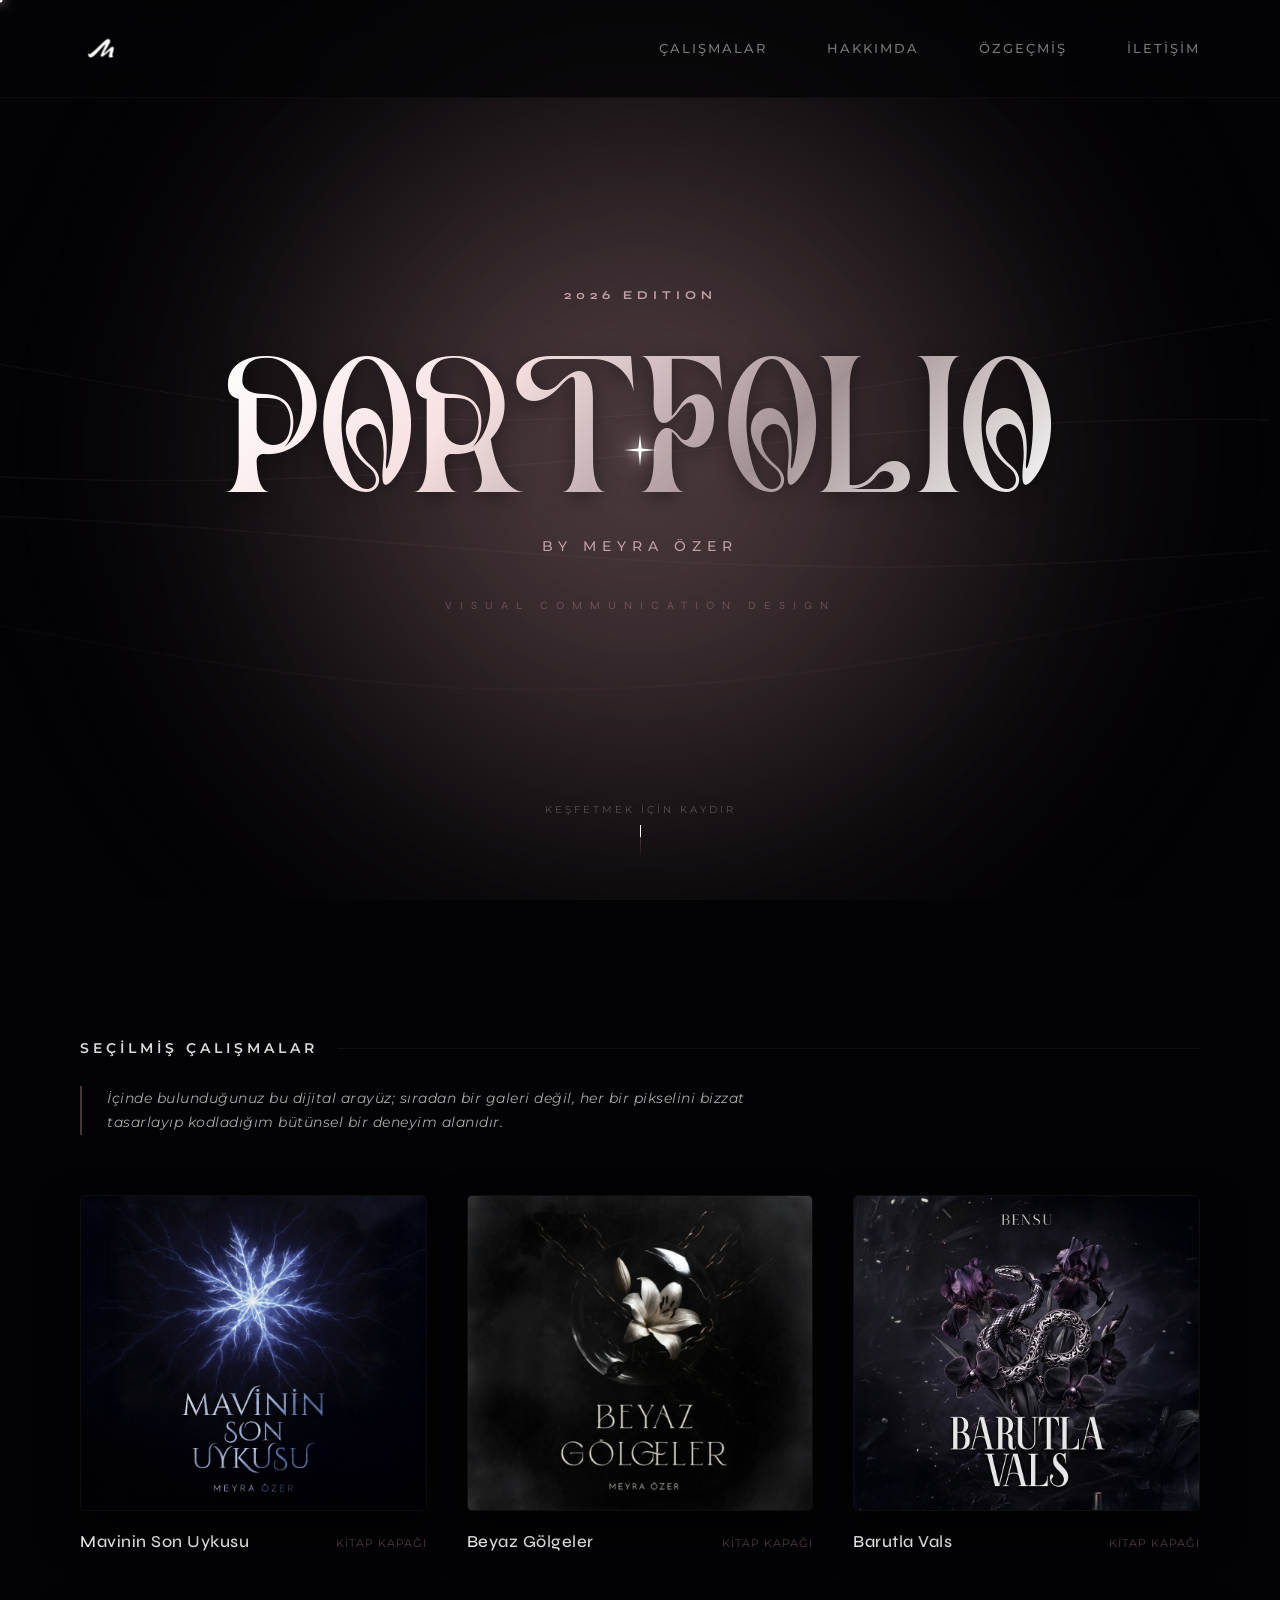
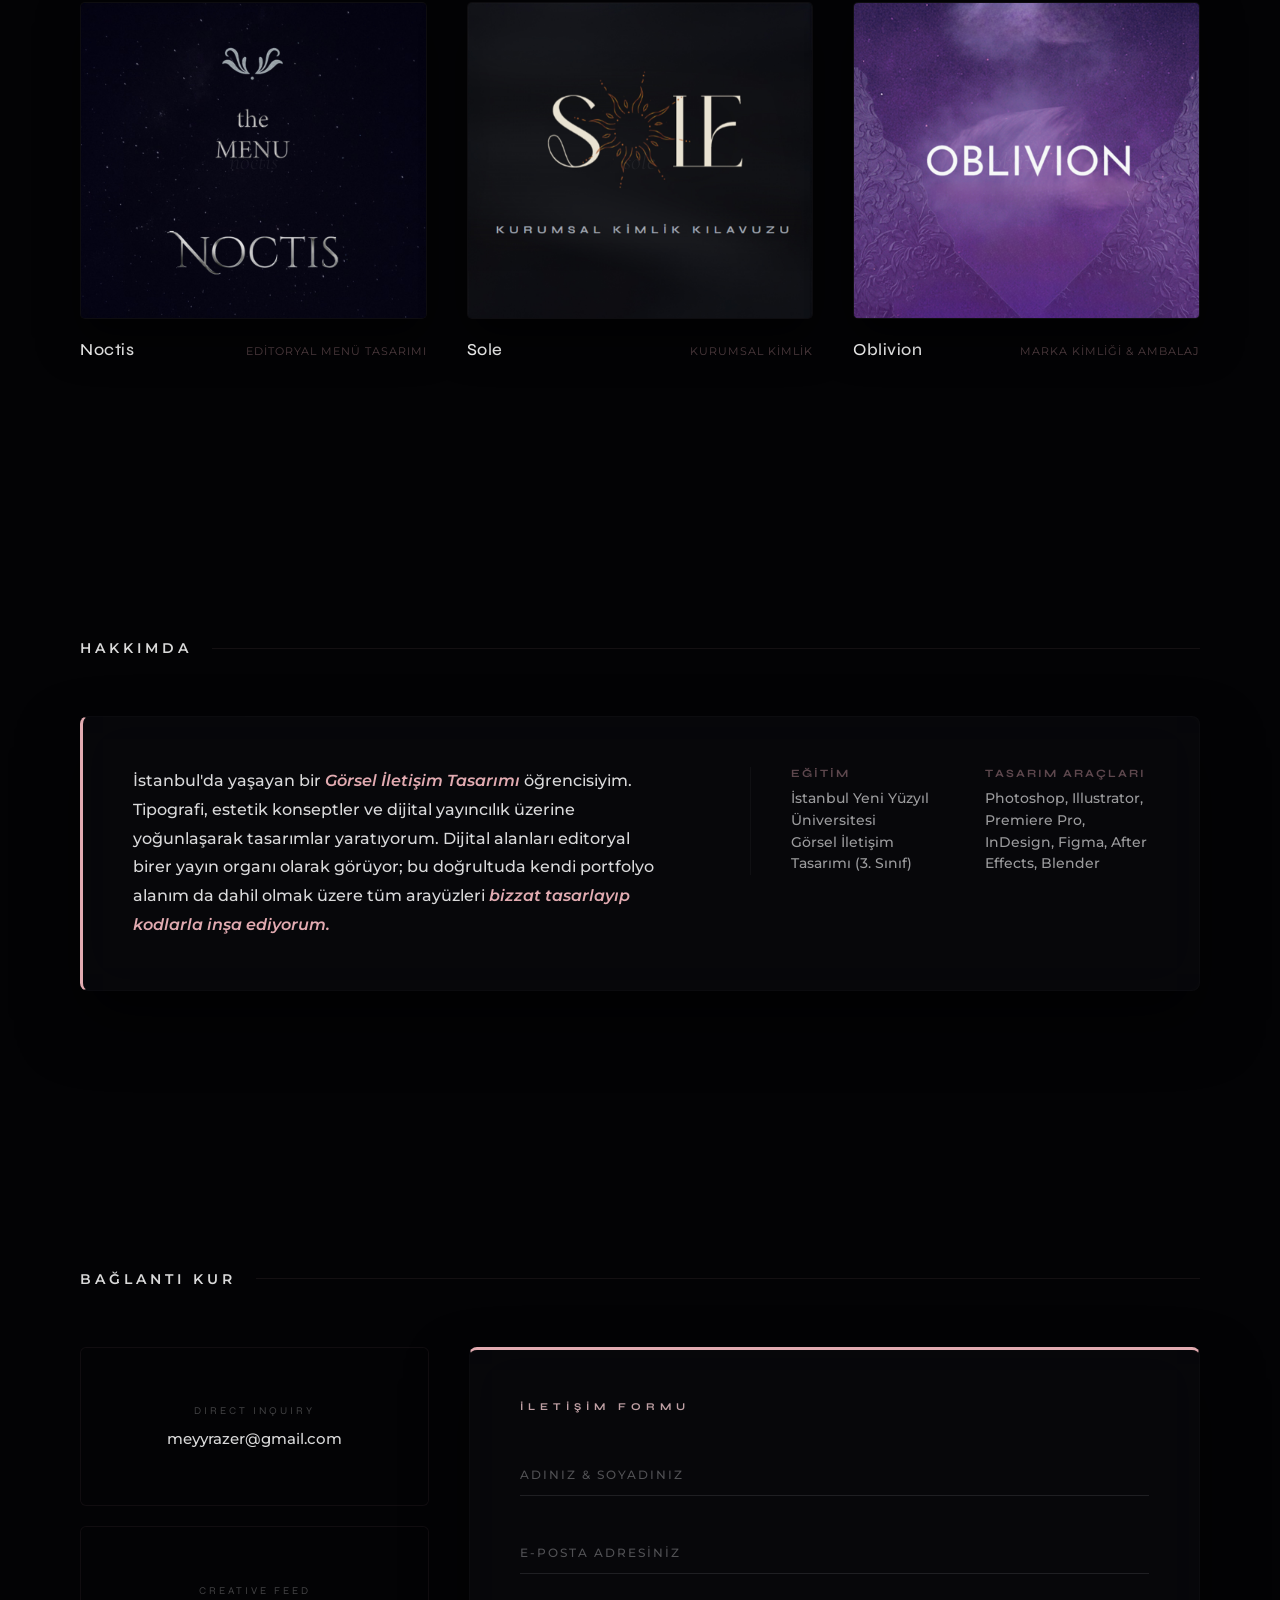
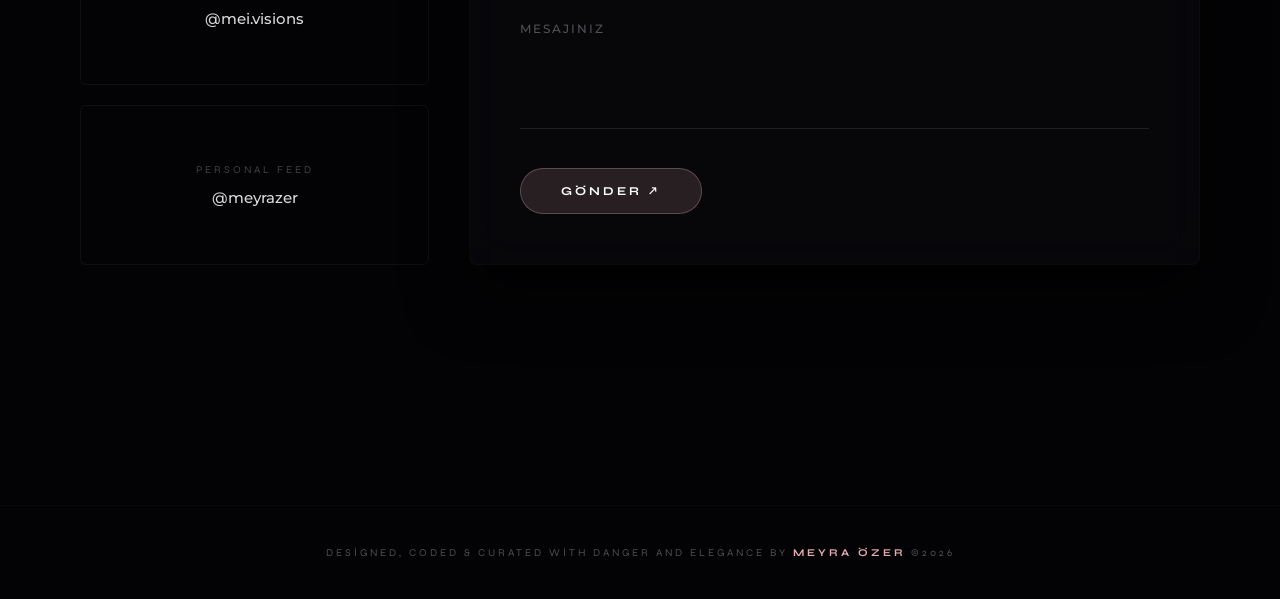
==== commit baf32d88: "Add files via upload" ====
--- a/index.html
+++ b/index.html
@@ -49,7 +49,11 @@
 
     <section class="hero-section">
         <div class="hero-meta-badge">2026 EDITION</div>
-        <h1 class="hero-title-main">PORTFOLIO</h1>
+        <h1 class="hero-title-main">
+            <span class="syl">PORT</span>
+            <span class="syl">FOL</span>
+            <span class="syl">IO</span>
+        </h1>
         <h2 class="hero-title-sub">by meyra özer</h2>
         <p class="vcd-tag">VISUAL COMMUNICATION DESIGN</p>
 
--- a/style.css
+++ b/style.css
@@ -1,9 +1,10 @@
 /* ÖZEL FONT TANIMLAMALARI */
 @font-face {
     font-family: 'Marketing Disparities Demo';
-    src: url('MarketingDisparitiesDemo.ttf') format('truetype');
+    src: url('MarketingDisparitiesDemoRegular-m27a9.ttf') format('truetype');
     font-weight: normal;
     font-style: normal;
+    font-display: swap;
 }
 
 /* GENEL AYARLAR */
@@ -143,4 +144,50 @@
     .custom-cursor { display: none; }
     .contact-form-side { padding: 30px; }
     .premium-footer { padding: 30px 24px; }
+}
+
+/* ========================================= */
+/* MASAÜSTÜ PORTFOLIO YAZISINI BİRLEŞTİRME   */
+/* ========================================= */
+.hero-title-main {
+    display: flex;
+    flex-direction: row;
+    justify-content: center;
+    gap: 0; /* Aradaki boşlukları sıfırlar */
+}
+
+/* ========================================= */
+/* MOBİLDE KUSURSUZ HİZALAMA VE BOŞLUKLAR    */
+/* ========================================= */
+@media (max-width: 992px) {
+    .hero-title-main {
+        font-size: 5.5rem !important; /* Ekrana daha iyi oturması için bir tık küçülttük */
+        line-height: 1.1 !important; /* Heceler arası mesafeyi açtık (0.9'dan 1.1'e çıktı) */
+        letter-spacing: 2px !important;
+        flex-direction: column; /* Alt alta dizdik */
+    }
+    
+    .hero-title-main .syl {
+        display: block;
+    }
+
+    /* VISUAL COMMUNICATION DESIGN Yazısını Alt Alta Alma */
+    .vcd-tag {
+        max-width: 220px; /* Genişliği kısıtlayarak metni alt satıra inmeye zorladık */
+        margin: 35px auto 0 auto; /* Tam ortaya hizaladık */
+        line-height: 1.8; /* Satırlar arası ferahlık verdik */
+        display: block;
+    }
+}
+
+/* ========================================= */
+/* DOKUNMATİK EKRANLARDA KURSÖRÜ GİZLEME     */
+/* ========================================= */
+@media (pointer: coarse) {
+    .custom-cursor, .cursor-follower { 
+        display: none !important; 
+    }
+    body, a, button, .interactive, .nav-item { 
+        cursor: auto !important; 
+    }
 }
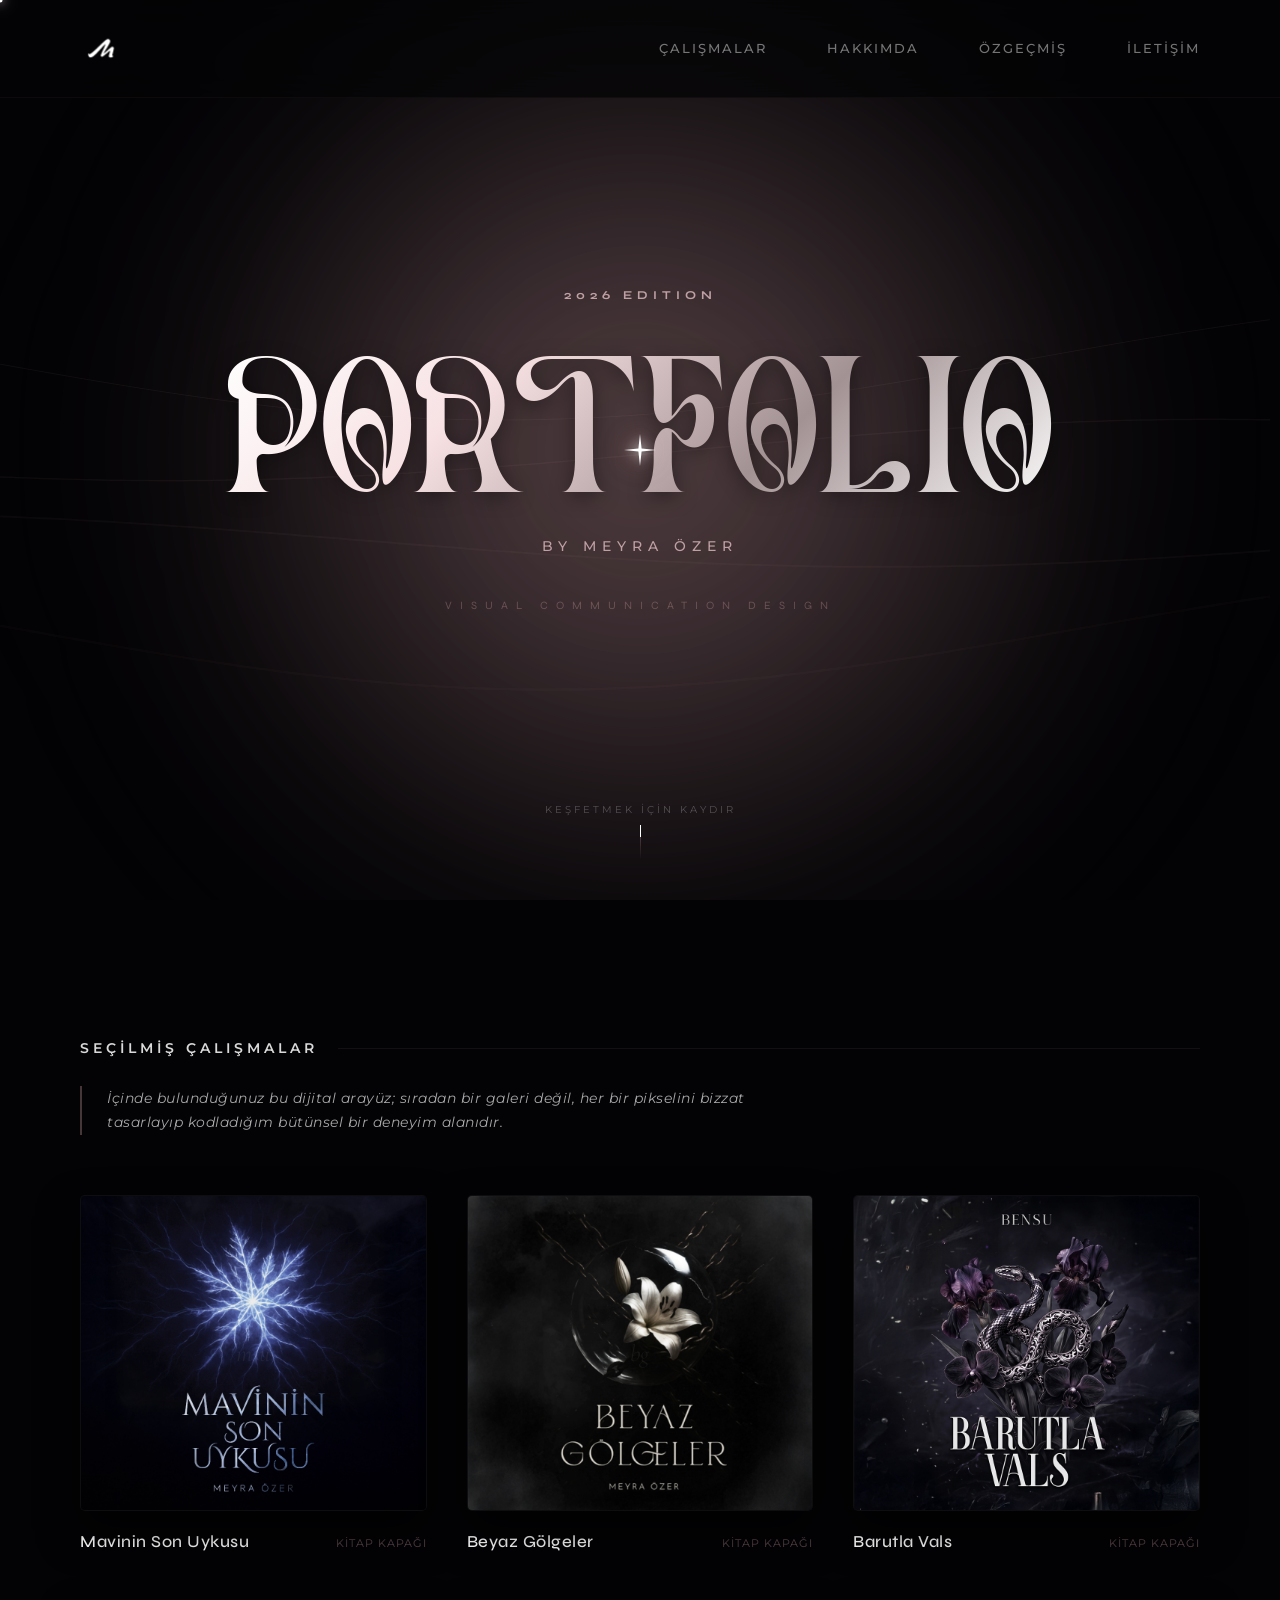
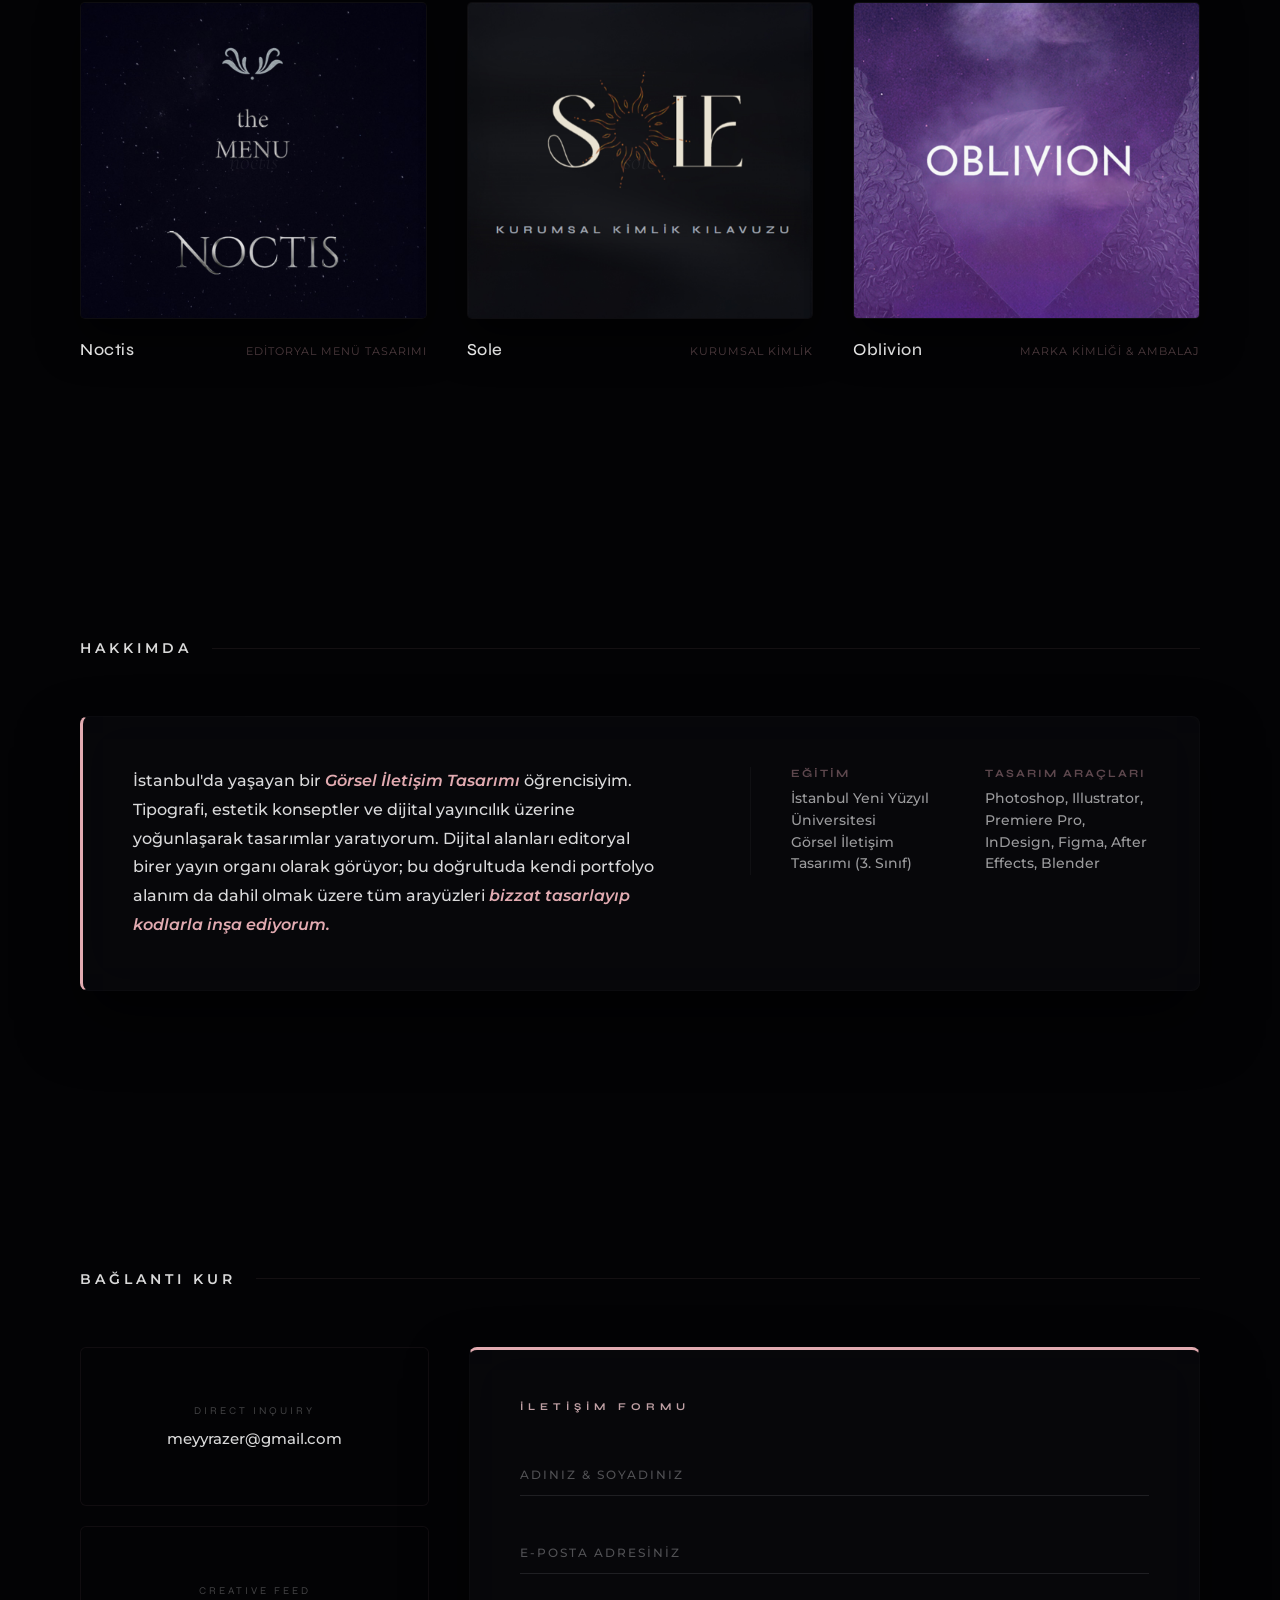
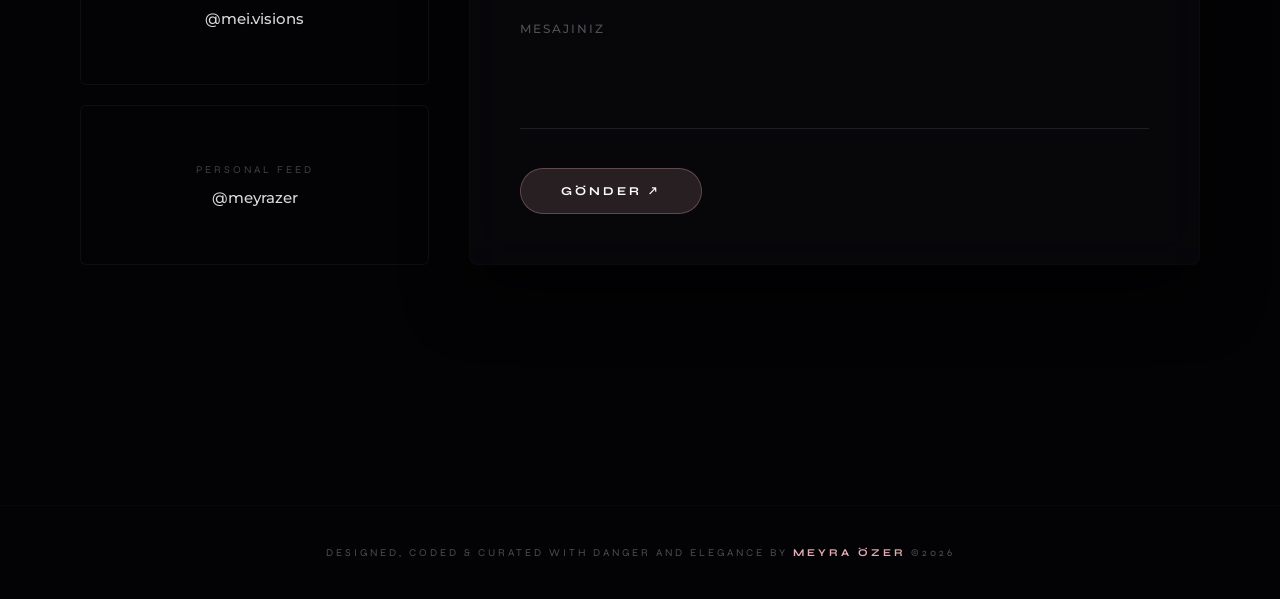
==== commit 70b6e806: "Add files via upload" ====
--- a/index.html
+++ b/index.html
@@ -212,7 +212,7 @@
     </section>
 
     <footer class="premium-footer">
-        <p>Designed, Coded & Curated with danger and elegance by <span>Meyra Özer</span> ©2026</p>
+        <p>DESIGNED, CODED & CURATED WITH DANGER AND ELEGANCE BY <span>MEYRA ÖZER</span> ©2026</p>
     </footer>
 
     <script>
